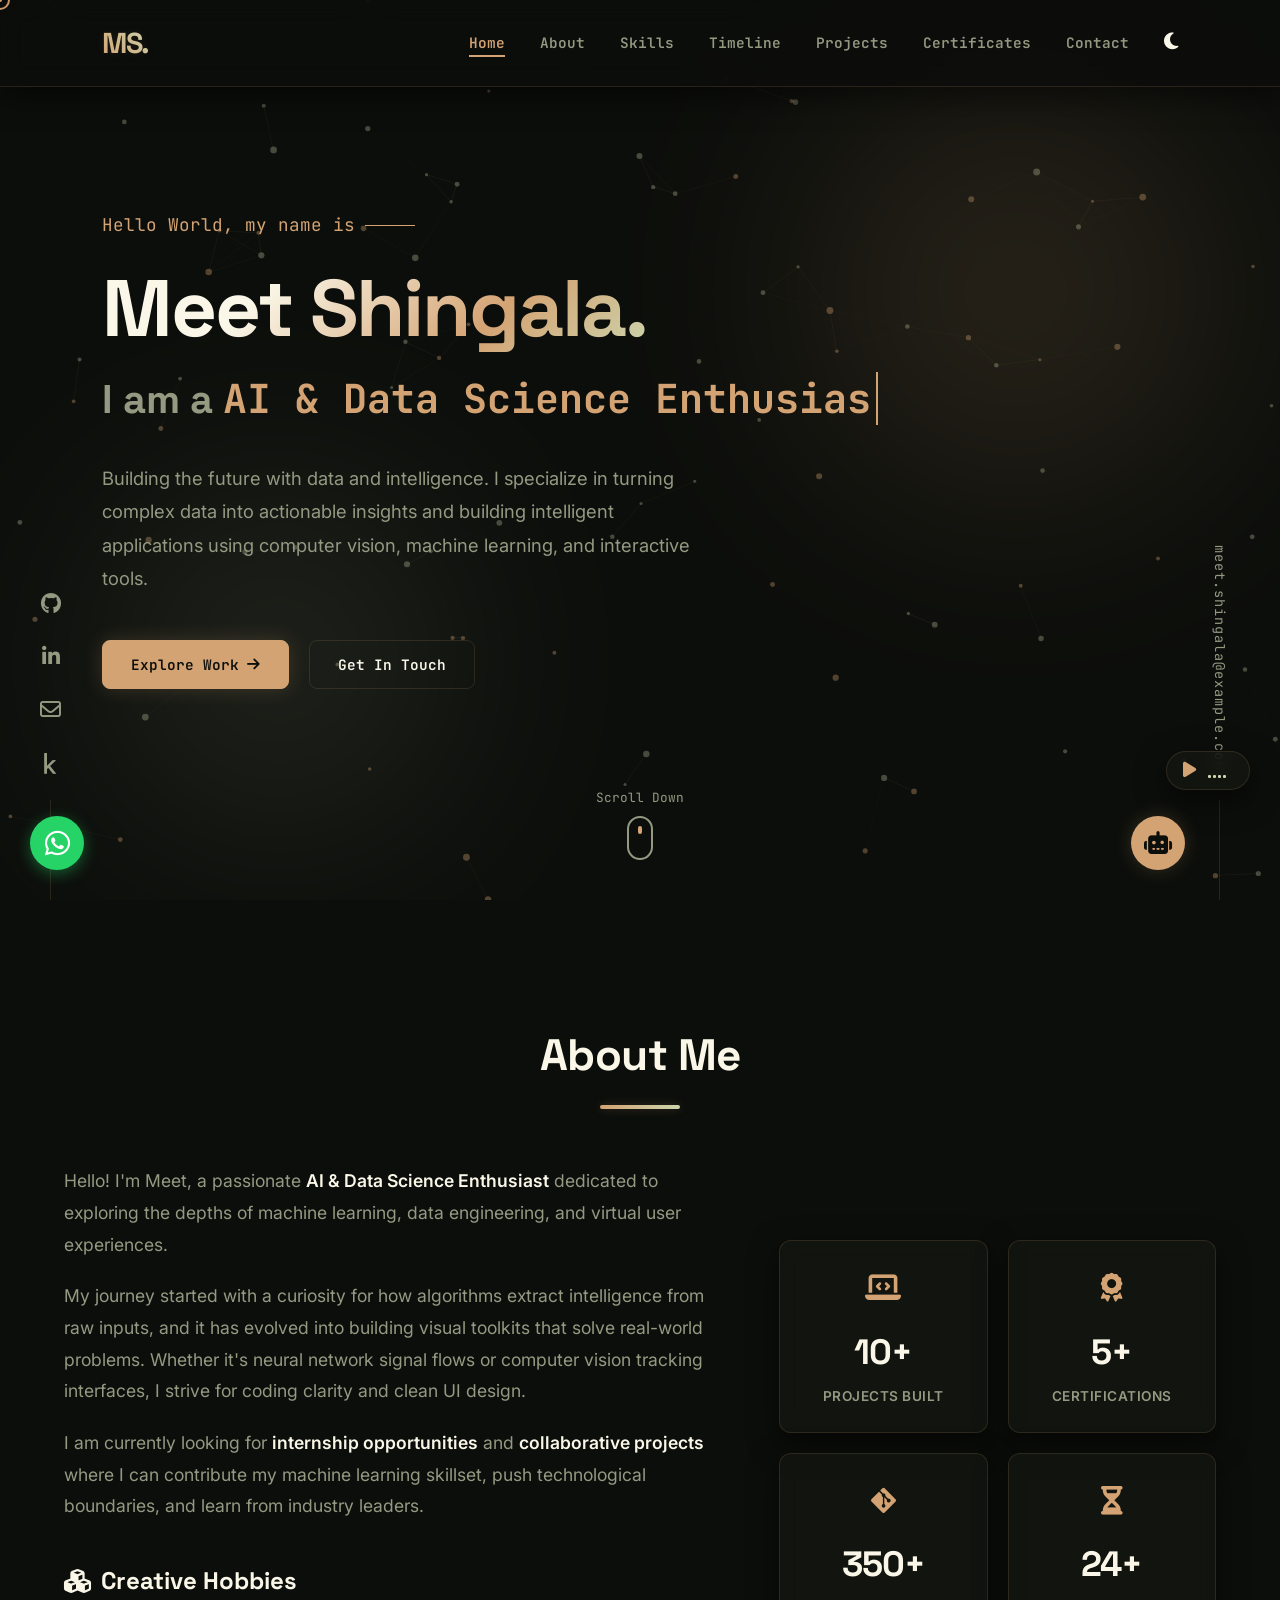
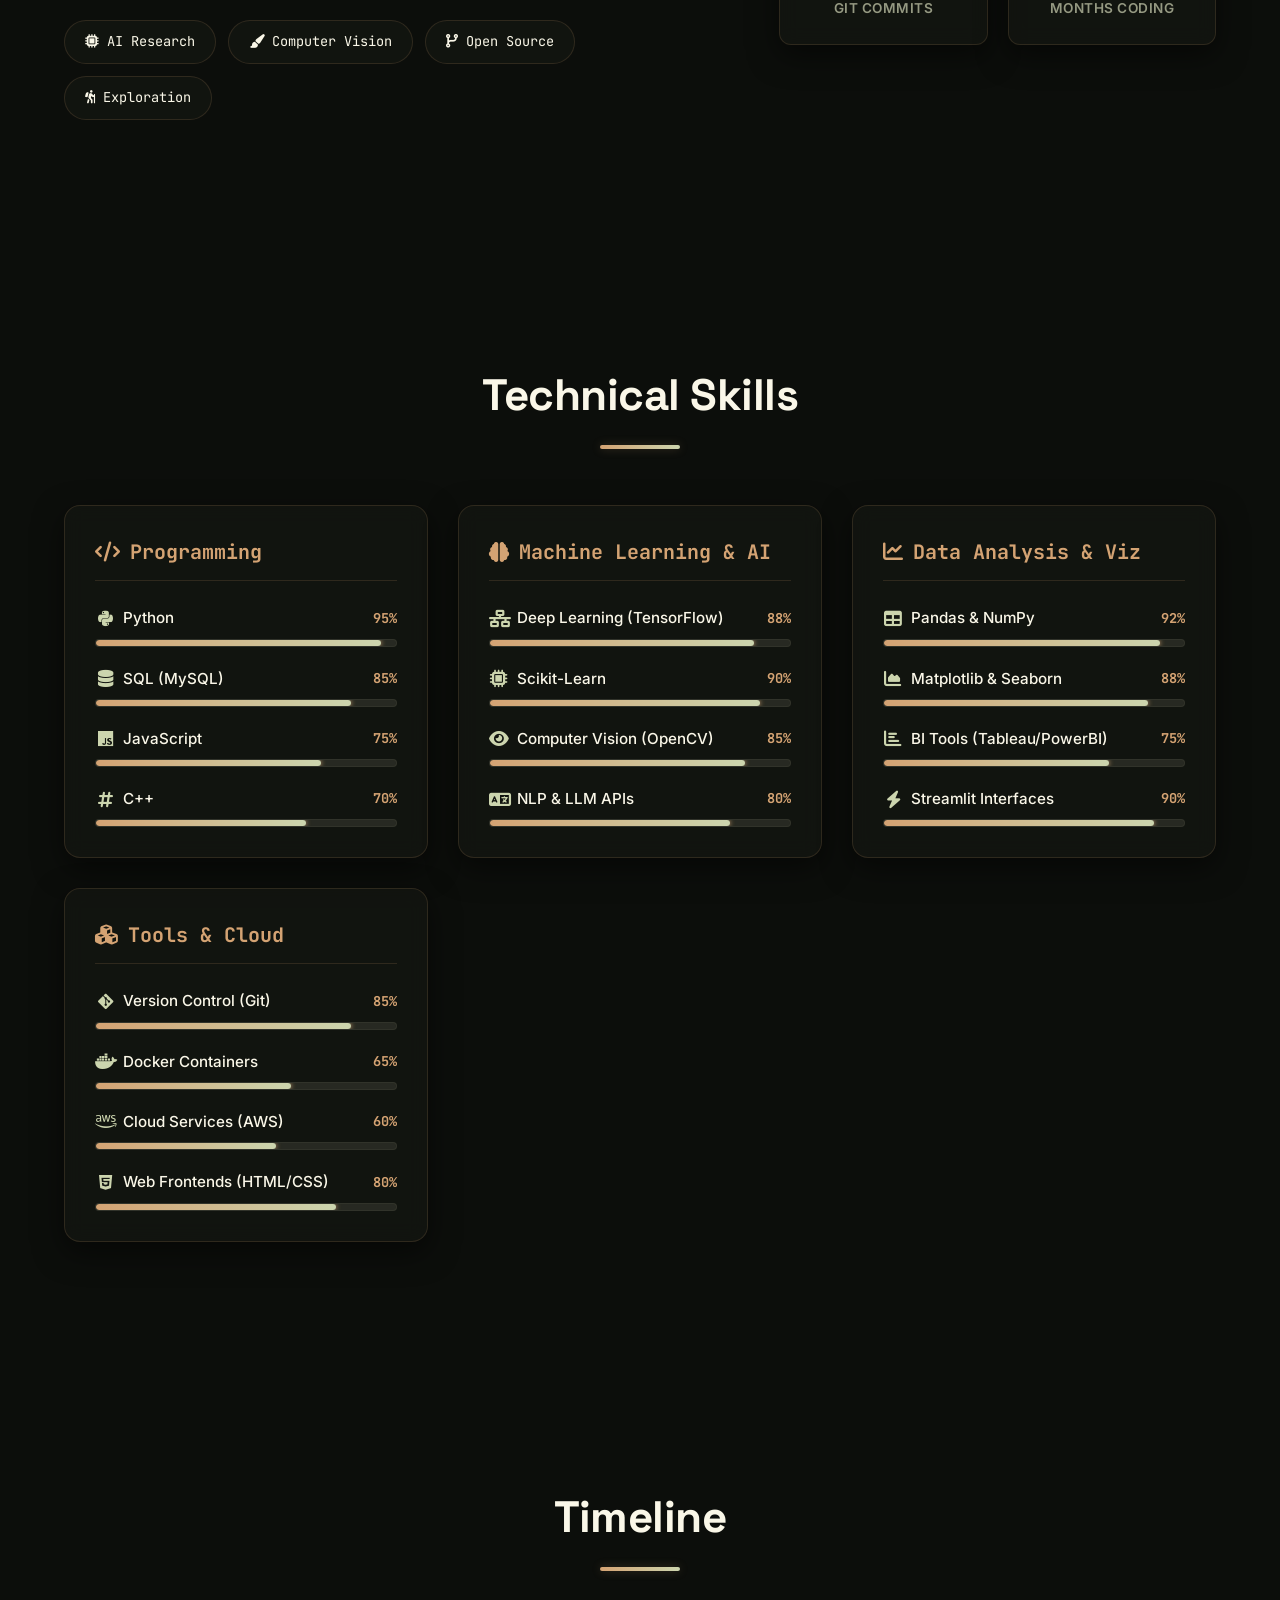
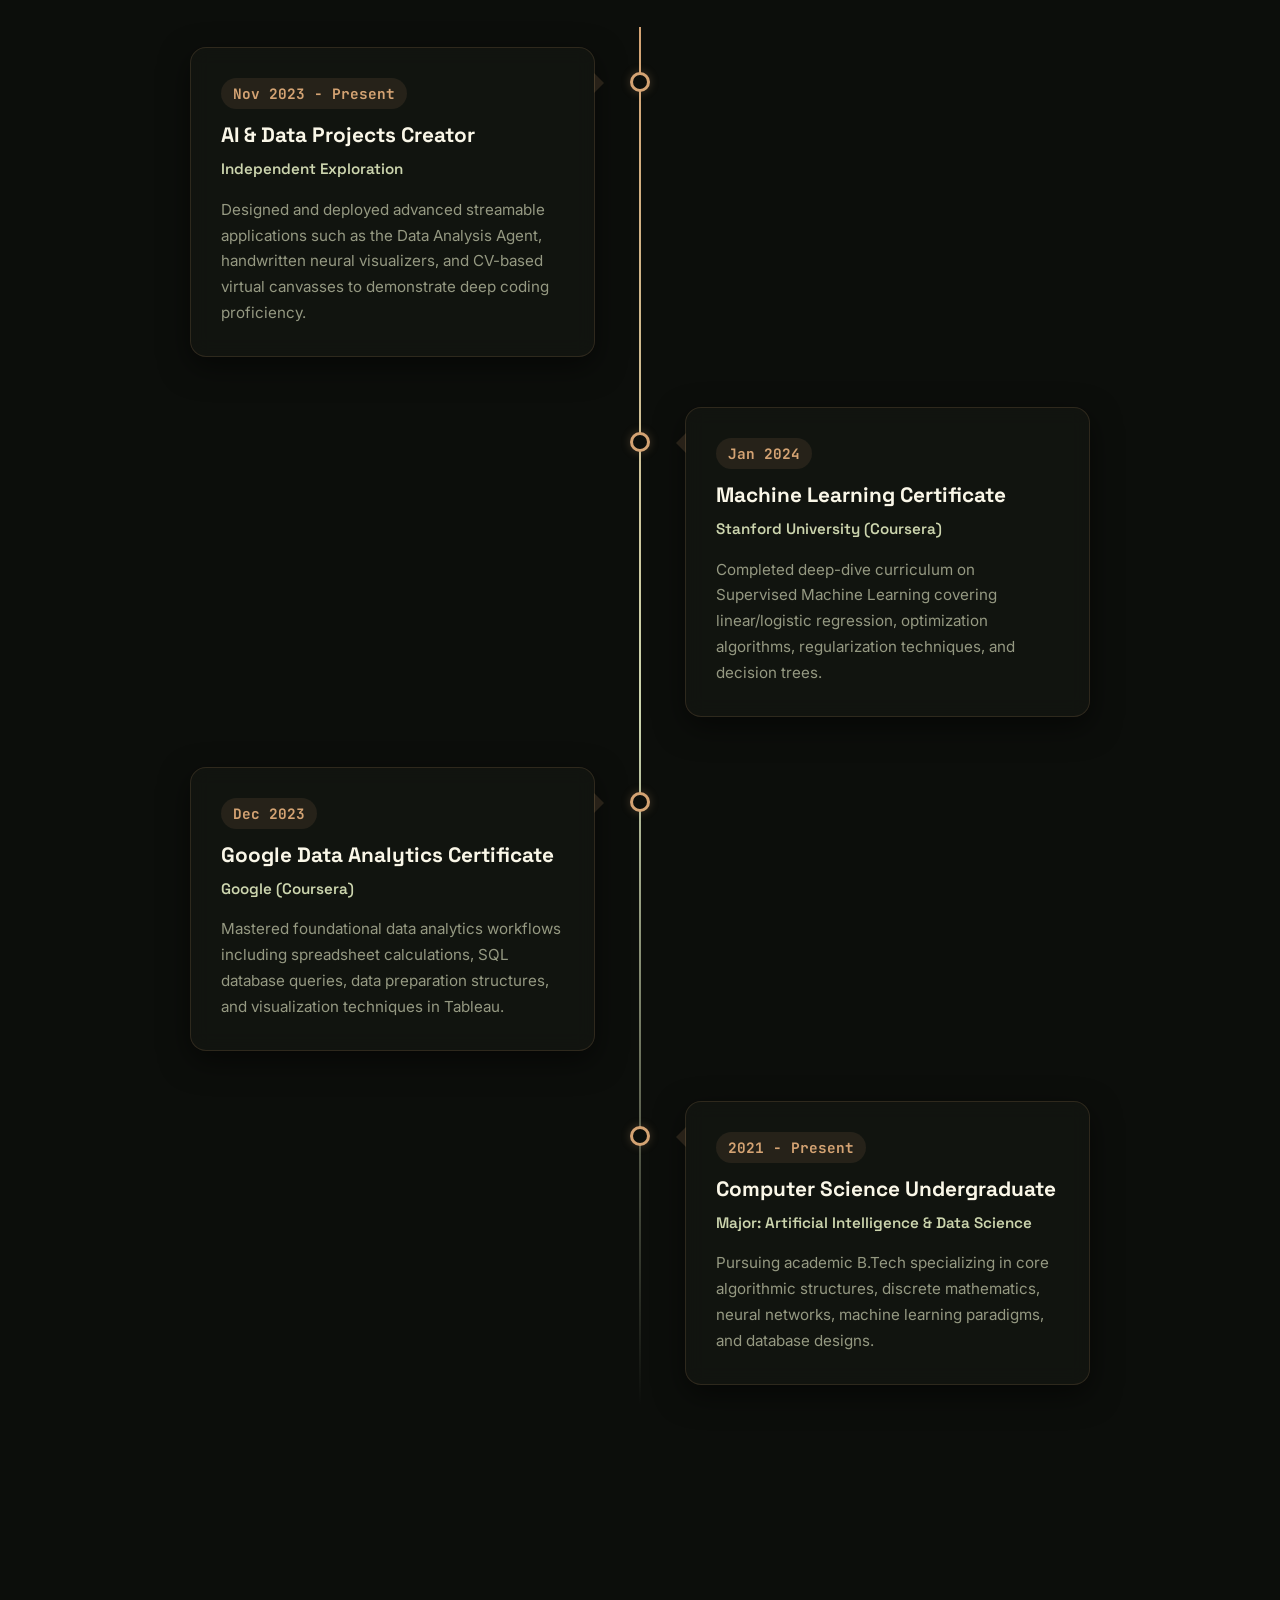
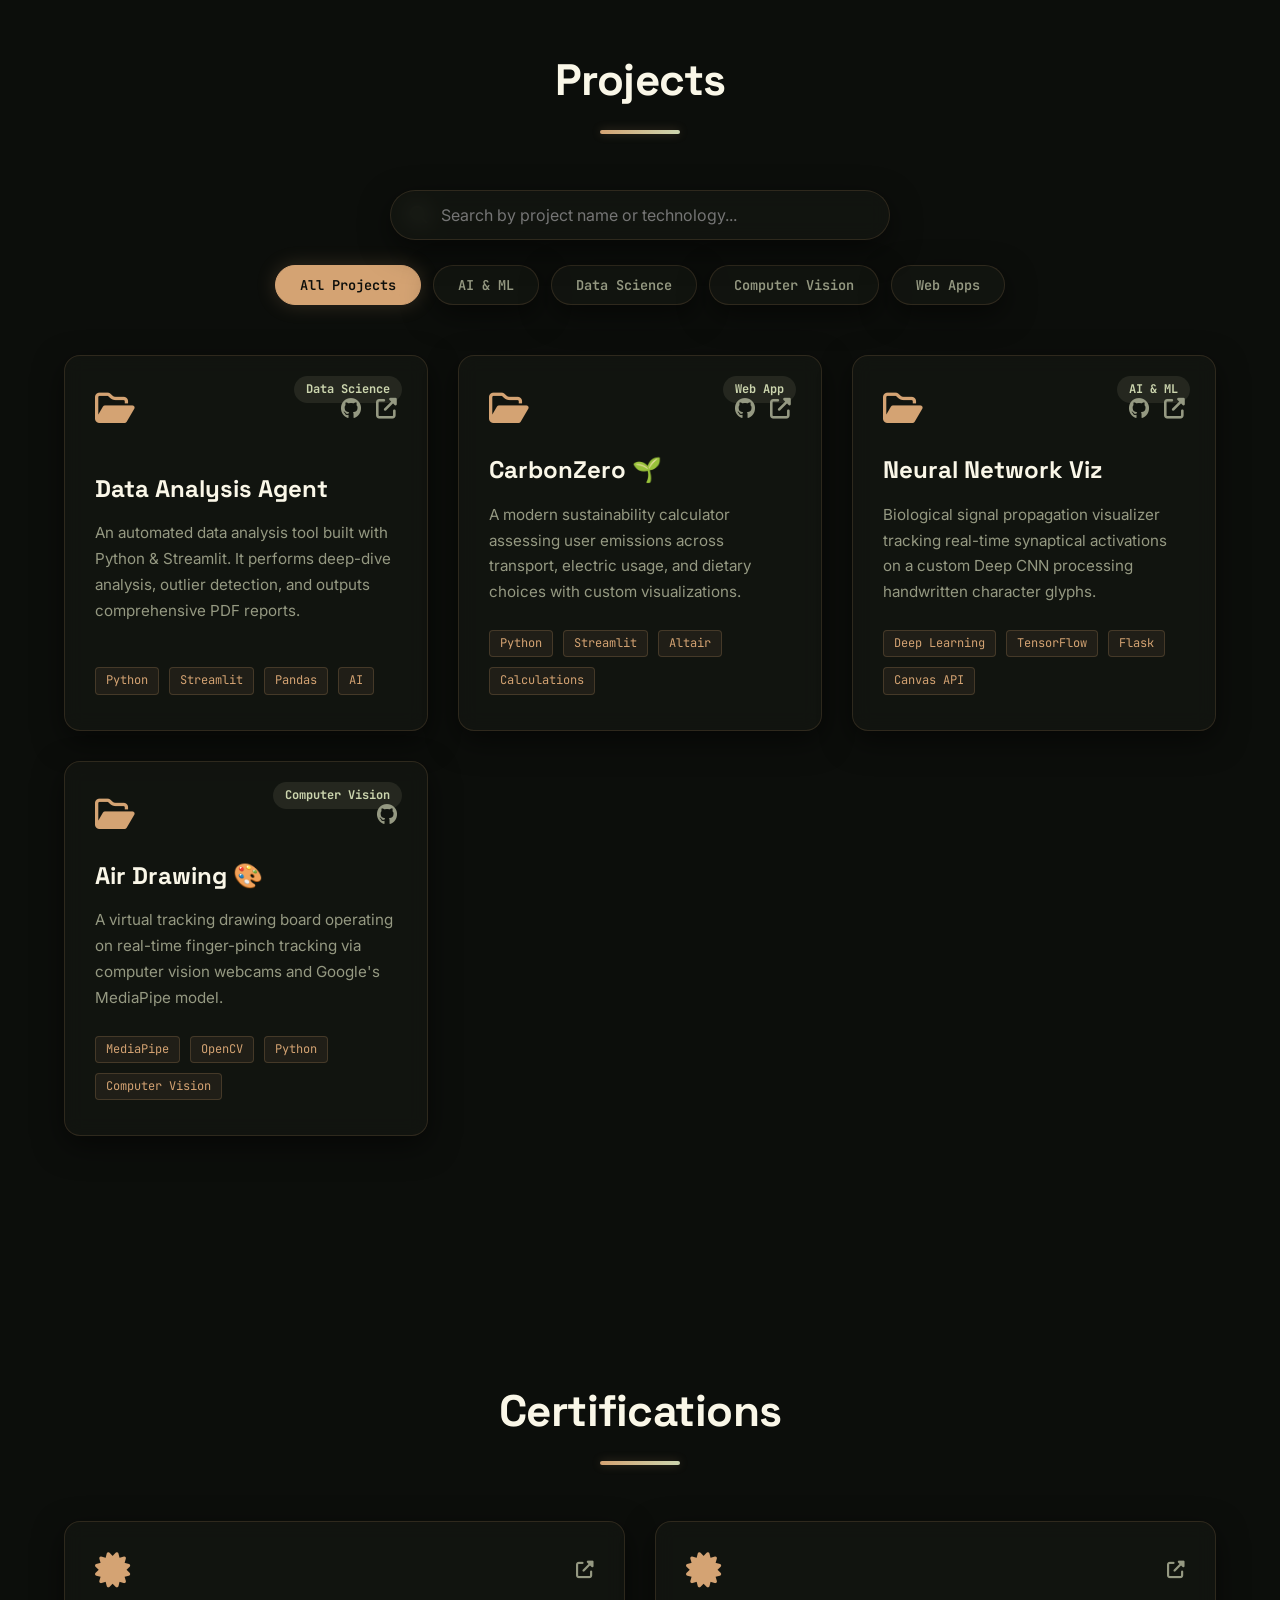
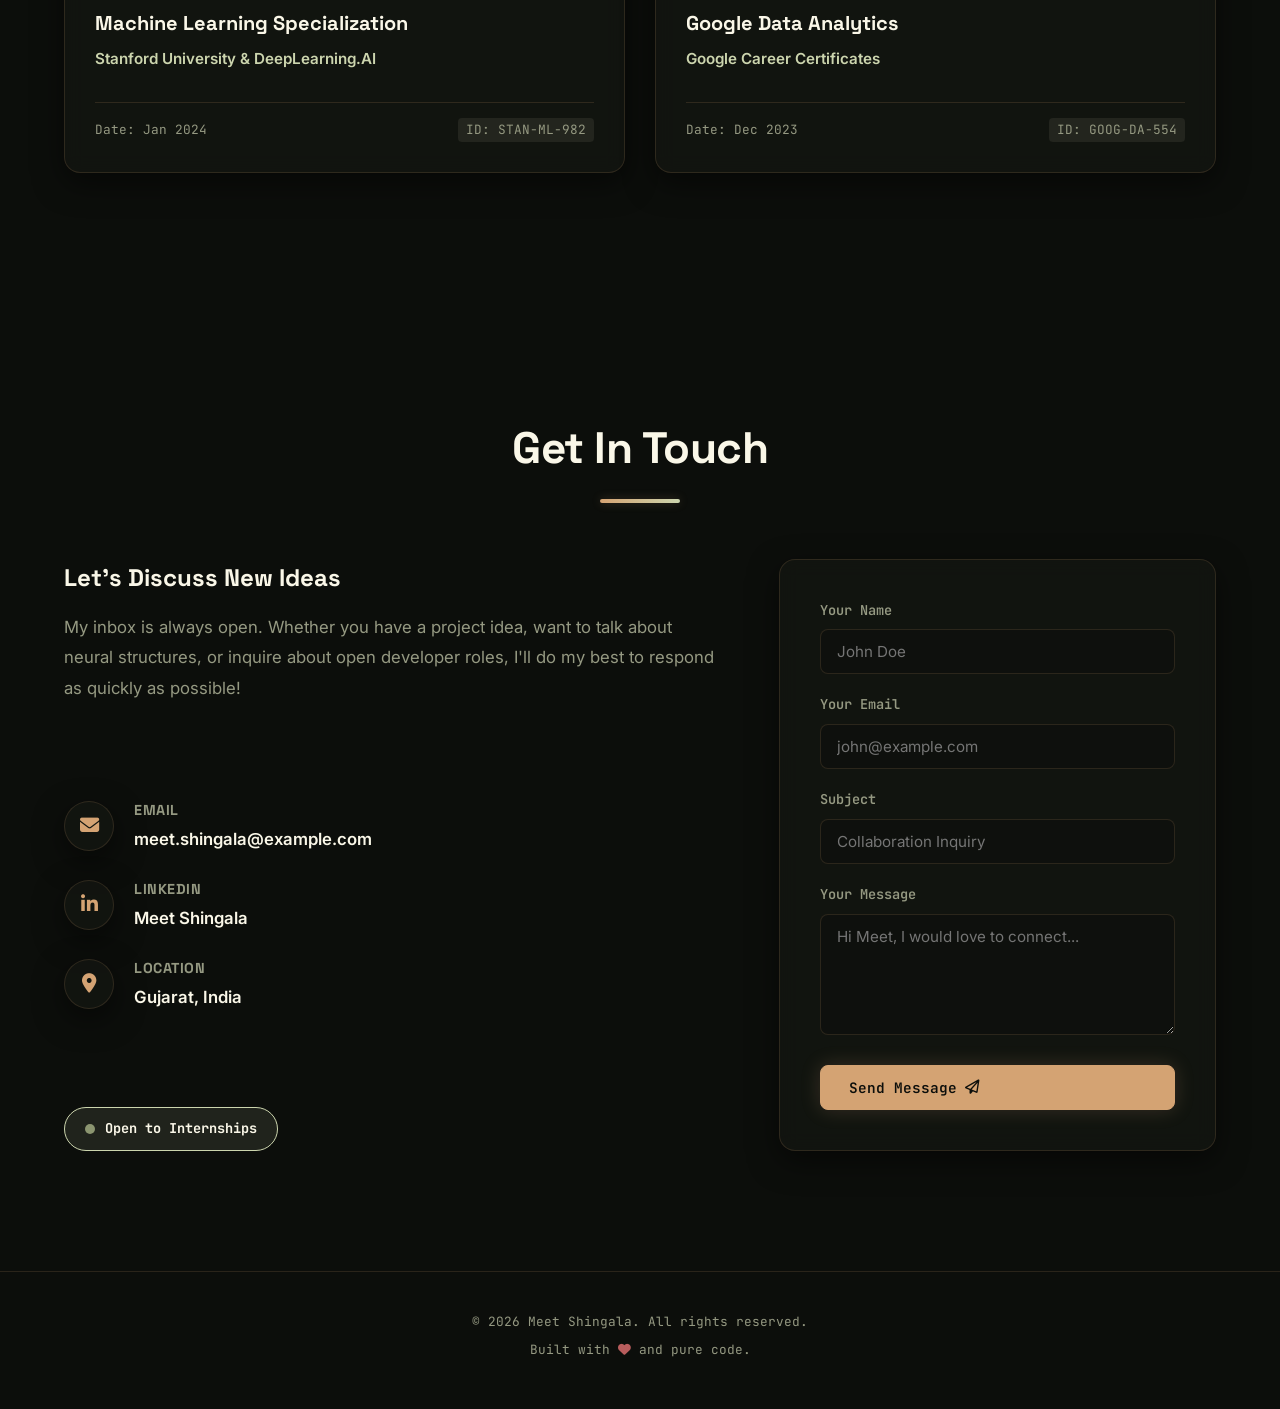
==== index.html @ 7aaa50db "first commit" ====
<!DOCTYPE html>
<html lang="en">

<head>
    <meta charset="UTF-8">
    <meta name="viewport" content="width=device-width, initial-scale=1.0">
    <title>Meet Shingala | AI & Data Science Portfolio</title>
    <meta name="description"
        content="Futuristic personal portfolio of Meet Shingala, an AI & Data Science enthusiast showcasing advanced machine learning, data engineering, and interactive web projects.">
    
    <!-- External Stylesheet -->
    <link rel="stylesheet" href="styles.css">
    
    <!-- Font Awesome for Icons -->
    <link rel="stylesheet" href="https://cdnjs.cloudflare.com/ajax/libs/font-awesome/6.4.0/css/all.min.css">
</head>

<body>

    <!-- Custom Cursor Ring & Dot -->
    <div class="custom-cursor" id="custom-cursor"></div>
    <div class="custom-cursor-dot" id="custom-cursor-dot"></div>

    <!-- Global Toast Alert Container -->
    <div class="toast-container" id="toast-container"></div>

    <!-- Sticky Header & Navbar -->
    <header id="header">
        <nav class="navbar">
            <div class="logo">
                <a href="#home">MS.</a>
            </div>
            <ul class="nav-links" id="nav-links">
                <li><a href="#home" class="active">Home</a></li>
                <li><a href="#about">About</a></li>
                <li><a href="#skills">Skills</a></li>
                <li><a href="#timeline">Timeline</a></li>
                <li><a href="#projects">Projects</a></li>
                <li><a href="#certificates">Certificates</a></li>
                <li><a href="#contact">Contact</a></li>
                <li>
                    <button id="theme-toggle" aria-label="Toggle Theme">
                        <i class="fas fa-moon"></i>
                    </button>
                </li>
            </ul>
            <div class="hamburger" id="hamburger" aria-label="Toggle Mobile Menu">
                <span class="bar"></span>
                <span class="bar"></span>
                <span class="bar"></span>
            </div>
            <!-- Scroll Progress Indicator -->
            <div class="scroll-progress-container">
                <div class="scroll-progress-bar" id="scroll-progress-bar"></div>
            </div>
        </nav>
    </header>

    <!-- Left Social Media Dock -->
    <aside class="social-dock">
        <a href="https://github.com/Meet2002045p" target="_blank" aria-label="GitHub"><i class="fab fa-github"></i></a>
        <a href="https://www.linkedin.com/in/meet-shingala-695b742b4/" target="_blank" aria-label="LinkedIn"><i class="fab fa-linkedin-in"></i></a>
        <a href="mailto:meet.shingala@example.com" aria-label="Email"><i class="far fa-envelope"></i></a>
        <a href="#" target="_blank" aria-label="Kaggle"><i class="fab fa-kaggle"></i></a>
    </aside>

    <!-- Right Email Dock -->
    <aside class="email-dock">
        <a href="mailto:meet.shingala@example.com">meet.shingala@example.com</a>
    </aside>

    <!-- Main Content Grid -->
    <main>

        <!-- Home Section -->
        <section id="home" class="hero">
            <canvas id="particles"></canvas>
            
            <!-- Slow Gradient Background Orbs -->
            <div class="hero-bg-orbs">
                <div class="orb orb-1"></div>
                <div class="orb orb-2"></div>
            </div>

            <div class="hero-content">
                <p class="greeting">Hello World, my name is</p>
                <h1 class="name"><span>Meet Shingala.</span></h1>
                <h2 class="role">I am a <span class="typing-text"></span></h2>
                <p class="intro">
                    Building the future with data and intelligence. I specialize in turning complex data into actionable
                    insights and building intelligent applications using computer vision, machine learning, and interactive tools.
                </p>
                <div class="cta-buttons">
                    <a href="#projects" class="btn btn-primary">Explore Work <i class="fas fa-arrow-right"></i></a>
                    <a href="#contact" class="btn btn-outline">Get In Touch</a>
                </div>
            </div>

            <!-- Bouncing Scroll Down Indicator -->
            <div class="scroll-indicator">
                <span>Scroll Down</span>
                <div class="mouse-wheel">
                    <div class="wheel"></div>
                </div>
            </div>
        </section>

        <!-- About Me Section -->
        <section id="about" class="section">
            <h2 class="section-title">About Me</h2>
            <div class="about-grid">
                <!-- Story Narrative -->
                <div class="about-text reveal reveal-left">
                    <p>
                        Hello! I'm Meet, a passionate <strong>AI & Data Science Enthusiast</strong> dedicated to
                        exploring the depths of machine learning, data engineering, and virtual user experiences.
                    </p>
                    <p>
                        My journey started with a curiosity for how algorithms extract intelligence from raw inputs, and it has evolved into building visual toolkits that solve real-world problems. Whether it's neural network signal flows or computer vision tracking interfaces, I strive for coding clarity and clean UI design.
                    </p>
                    <p>
                        I am currently looking for <strong>internship opportunities</strong> and <strong>collaborative projects</strong>
                        where I can contribute my machine learning skillset, push technological boundaries, and learn from industry leaders.
                    </p>
                    
                    <!-- Hobbies Grid -->
                    <h3 class="hobbies-title"><i class="fas fa-cubes"></i> Creative Hobbies</h3>
                    <div class="hobbies-grid">
                        <div class="hobbies-card"><i class="fas fa-microchip"></i> AI Research</div>
                        <div class="hobbies-card"><i class="fas fa-paint-brush"></i> Computer Vision</div>
                        <div class="hobbies-card"><i class="fas fa-code-branch"></i> Open Source</div>
                        <div class="hobbies-card"><i class="fas fa-hiking"></i> Exploration</div>
                    </div>
                </div>

                <!-- Glassmorphic Stats Counters -->
                <div class="about-stats reveal reveal-right">
                    <div class="stat-card">
                        <div class="stat-icon"><i class="fas fa-laptop-code"></i></div>
                        <div class="stat-number" data-target="10">0</div>
                        <div class="stat-label">Projects Built</div>
                    </div>
                    <div class="stat-card">
                        <div class="stat-icon"><i class="fas fa-award"></i></div>
                        <div class="stat-number" data-target="5">0</div>
                        <div class="stat-label">Certifications</div>
                    </div>
                    <div class="stat-card">
                        <div class="stat-icon"><i class="fab fa-git-alt"></i></div>
                        <div class="stat-number" data-target="350">0</div>
                        <div class="stat-label">Git Commits</div>
                    </div>
                    <div class="stat-card">
                        <div class="stat-icon"><i class="fas fa-hourglass-half"></i></div>
                        <div class="stat-number" data-target="24">0</div>
                        <div class="stat-label">Months Coding</div>
                    </div>
                </div>
            </div>
        </section>

        <!-- Technical Skills Section -->
        <section id="skills" class="section">
            <h2 class="section-title">Technical Skills</h2>
            <div class="skills-grid">
                
                <!-- Category 1: Languages -->
                <div class="skill-category reveal">
                    <h3 class="skill-category-title"><i class="fas fa-code"></i> Programming</h3>
                    <div class="skill-bars">
                        <div class="skill-bar-wrapper">
                            <div class="skill-info">
                                <span class="skill-name-icon"><i class="fab fa-python"></i> Python</span>
                                <span class="skill-percentage">95%</span>
                            </div>
                            <div class="progress-track">
                                <div class="progress-fill" data-width="95%"></div>
                            </div>
                        </div>
                        <div class="skill-bar-wrapper">
                            <div class="skill-info">
                                <span class="skill-name-icon"><i class="fas fa-database"></i> SQL (MySQL)</span>
                                <span class="skill-percentage">85%</span>
                            </div>
                            <div class="progress-track">
                                <div class="progress-fill" data-width="85%"></div>
                            </div>
                        </div>
                        <div class="skill-bar-wrapper">
                            <div class="skill-info">
                                <span class="skill-name-icon"><i class="fab fa-js"></i> JavaScript</span>
                                <span class="skill-percentage">75%</span>
                            </div>
                            <div class="progress-track">
                                <div class="progress-fill" data-width="75%"></div>
                            </div>
                        </div>
                        <div class="skill-bar-wrapper">
                            <div class="skill-info">
                                <span class="skill-name-icon"><i class="fas fa-hashtag"></i> C++</span>
                                <span class="skill-percentage">70%</span>
                            </div>
                            <div class="progress-track">
                                <div class="progress-fill" data-width="70%"></div>
                            </div>
                        </div>
                    </div>
                </div>

                <!-- Category 2: Machine Learning -->
                <div class="skill-category reveal">
                    <h3 class="skill-category-title"><i class="fas fa-brain"></i> Machine Learning & AI</h3>
                    <div class="skill-bars">
                        <div class="skill-bar-wrapper">
                            <div class="skill-info">
                                <span class="skill-name-icon"><i class="fas fa-network-wired"></i> Deep Learning (TensorFlow)</span>
                                <span class="skill-percentage">88%</span>
                            </div>
                            <div class="progress-track">
                                <div class="progress-fill" data-width="88%"></div>
                            </div>
                        </div>
                        <div class="skill-bar-wrapper">
                            <div class="skill-info">
                                <span class="skill-name-icon"><i class="fas fa-microchip"></i> Scikit-Learn</span>
                                <span class="skill-percentage">90%</span>
                            </div>
                            <div class="progress-track">
                                <div class="progress-fill" data-width="90%"></div>
                            </div>
                        </div>
                        <div class="skill-bar-wrapper">
                            <div class="skill-info">
                                <span class="skill-name-icon"><i class="fas fa-eye"></i> Computer Vision (OpenCV)</span>
                                <span class="skill-percentage">85%</span>
                            </div>
                            <div class="progress-track">
                                <div class="progress-fill" data-width="85%"></div>
                            </div>
                        </div>
                        <div class="skill-bar-wrapper">
                            <div class="skill-info">
                                <span class="skill-name-icon"><i class="fas fa-language"></i> NLP & LLM APIs</span>
                                <span class="skill-percentage">80%</span>
                            </div>
                            <div class="progress-track">
                                <div class="progress-fill" data-width="80%"></div>
                            </div>
                        </div>
                    </div>
                </div>

                <!-- Category 3: Data Analysis -->
                <div class="skill-category reveal">
                    <h3 class="skill-category-title"><i class="fas fa-chart-line"></i> Data Analysis & Viz</h3>
                    <div class="skill-bars">
                        <div class="skill-bar-wrapper">
                            <div class="skill-info">
                                <span class="skill-name-icon"><i class="fas fa-table"></i> Pandas & NumPy</span>
                                <span class="skill-percentage">92%</span>
                            </div>
                            <div class="progress-track">
                                <div class="progress-fill" data-width="92%"></div>
                            </div>
                        </div>
                        <div class="skill-bar-wrapper">
                            <div class="skill-info">
                                <span class="skill-name-icon"><i class="fas fa-chart-area"></i> Matplotlib & Seaborn</span>
                                <span class="skill-percentage">88%</span>
                            </div>
                            <div class="progress-track">
                                <div class="progress-fill" data-width="88%"></div>
                            </div>
                        </div>
                        <div class="skill-bar-wrapper">
                            <div class="skill-info">
                                <span class="skill-name-icon"><i class="fas fa-chart-bar"></i> BI Tools (Tableau/PowerBI)</span>
                                <span class="skill-percentage">75%</span>
                            </div>
                            <div class="progress-track">
                                <div class="progress-fill" data-width="75%"></div>
                            </div>
                        </div>
                        <div class="skill-bar-wrapper">
                            <div class="skill-info">
                                <span class="skill-name-icon"><i class="fas fa-bolt"></i> Streamlit Interfaces</span>
                                <span class="skill-percentage">90%</span>
                            </div>
                            <div class="progress-track">
                                <div class="progress-fill" data-width="90%"></div>
                            </div>
                        </div>
                    </div>
                </div>

                <!-- Category 4: Web & DevOps -->
                <div class="skill-category reveal">
                    <h3 class="skill-category-title"><i class="fas fa-cubes"></i> Tools & Cloud</h3>
                    <div class="skill-bars">
                        <div class="skill-bar-wrapper">
                            <div class="skill-info">
                                <span class="skill-name-icon"><i class="fab fa-git-alt"></i> Version Control (Git)</span>
                                <span class="skill-percentage">85%</span>
                            </div>
                            <div class="progress-track">
                                <div class="progress-fill" data-width="85%"></div>
                            </div>
                        </div>
                        <div class="skill-bar-wrapper">
                            <div class="skill-info">
                                <span class="skill-name-icon"><i class="fab fa-docker"></i> Docker Containers</span>
                                <span class="skill-percentage">65%</span>
                            </div>
                            <div class="progress-track">
                                <div class="progress-fill" data-width="65%"></div>
                            </div>
                        </div>
                        <div class="skill-bar-wrapper">
                            <div class="skill-info">
                                <span class="skill-name-icon"><i class="fab fa-aws"></i> Cloud Services (AWS)</span>
                                <span class="skill-percentage">60%</span>
                            </div>
                            <div class="progress-track">
                                <div class="progress-fill" data-width="60%"></div>
                            </div>
                        </div>
                        <div class="skill-bar-wrapper">
                            <div class="skill-info">
                                <span class="skill-name-icon"><i class="fab fa-html5"></i> Web Frontends (HTML/CSS)</span>
                                <span class="skill-percentage">80%</span>
                            </div>
                            <div class="progress-track">
                                <div class="progress-fill" data-width="80%"></div>
                            </div>
                        </div>
                    </div>
                </div>

            </div>
        </section>

        <!-- Experience & Education Timeline Section -->
        <section id="timeline" class="section">
            <h2 class="section-title">Timeline</h2>
            <div class="timeline-container">

                <!-- Timeline Item 1 -->
                <div class="timeline-item reveal">
                    <div class="timeline-dot"></div>
                    <div class="timeline-content">
                        <div class="timeline-date">Nov 2023 - Present</div>
                        <h3 class="timeline-title">AI & Data Projects Creator</h3>
                        <h4 class="timeline-subtitle">Independent Exploration</h4>
                        <p class="timeline-desc">
                            Designed and deployed advanced streamable applications such as the Data Analysis Agent, handwritten neural visualizers, and CV-based virtual canvasses to demonstrate deep coding proficiency.
                        </p>
                    </div>
                </div>

                <!-- Timeline Item 2 -->
                <div class="timeline-item reveal">
                    <div class="timeline-dot"></div>
                    <div class="timeline-content">
                        <div class="timeline-date">Jan 2024</div>
                        <h3 class="timeline-title">Machine Learning Certificate</h3>
                        <h4 class="timeline-subtitle">Stanford University (Coursera)</h4>
                        <p class="timeline-desc">
                            Completed deep-dive curriculum on Supervised Machine Learning covering linear/logistic regression, optimization algorithms, regularization techniques, and decision trees.
                        </p>
                    </div>
                </div>

                <!-- Timeline Item 3 -->
                <div class="timeline-item reveal">
                    <div class="timeline-dot"></div>
                    <div class="timeline-content">
                        <div class="timeline-date">Dec 2023</div>
                        <h3 class="timeline-title">Google Data Analytics Certificate</h3>
                        <h4 class="timeline-subtitle">Google (Coursera)</h4>
                        <p class="timeline-desc">
                            Mastered foundational data analytics workflows including spreadsheet calculations, SQL database queries, data preparation structures, and visualization techniques in Tableau.
                        </p>
                    </div>
                </div>

                <!-- Timeline Item 4 -->
                <div class="timeline-item reveal">
                    <div class="timeline-dot"></div>
                    <div class="timeline-content">
                        <div class="timeline-date">2021 - Present</div>
                        <h3 class="timeline-title">Computer Science Undergraduate</h3>
                        <h4 class="timeline-subtitle">Major: Artificial Intelligence & Data Science</h4>
                        <p class="timeline-desc">
                            Pursuing academic B.Tech specializing in core algorithmic structures, discrete mathematics, neural networks, machine learning paradigms, and database designs.
                        </p>
                    </div>
                </div>

            </div>
        </section>

        <!-- Projects Section with Filter & Search -->
        <section id="projects" class="section">
            <h2 class="section-title">Projects</h2>
            
            <div class="projects-controls reveal">
                <!-- Search bar input -->
                <div class="search-box">
                    <i class="fas fa-search"></i>
                    <input type="text" id="project-search" placeholder="Search by project name or technology...">
                </div>

                <!-- Categories filter tabs -->
                <div class="filter-tabs">
                    <button class="tab-btn active" data-filter="all">All Projects</button>
                    <button class="tab-btn" data-filter="ai-ml">AI & ML</button>
                    <button class="tab-btn" data-filter="data-science">Data Science</button>
                    <button class="tab-btn" data-filter="computer-vision">Computer Vision</button>
                    <button class="tab-btn" data-filter="web-app">Web Apps</button>
                </div>
            </div>

            <!-- Grid displaying project cards -->
            <div class="projects-grid" id="projects-grid">
                
                <!-- Project 1: Data Analysis Agent -->
                <div class="project-card reveal" data-category="data-science" data-id="data-analysis">
                    <span class="project-category-pill">Data Science</span>
                    <div class="project-card-header">
                        <i class="far fa-folder-open project-card-icon"></i>
                        <div class="project-card-links">
                            <a href="https://github.com/Meet2002045p/Data-Analysis-Agent" target="_blank" aria-label="GitHub"><i class="fab fa-github"></i></a>
                            <a href="https://data-analysis-agent.streamlit.app" target="_blank" aria-label="Live Demo"><i class="fas fa-external-link-alt"></i></a>
                        </div>
                    </div>
                    <div class="project-card-body">
                        <h3 class="project-card-title">Data Analysis Agent</h3>
                        <p class="project-card-desc">
                            An automated data analysis tool built with Python & Streamlit. It performs deep-dive analysis, outlier detection, and outputs comprehensive PDF reports.
                        </p>
                    </div>
                    <div class="project-card-tech">
                        <span>Python</span>
                        <span>Streamlit</span>
                        <span>Pandas</span>
                        <span>AI</span>
                    </div>
                </div>

                <!-- Project 2: CarbonZero -->
                <div class="project-card reveal" data-category="web-app" data-id="carbonzero">
                    <span class="project-category-pill">Web App</span>
                    <div class="project-card-header">
                        <i class="far fa-folder-open project-card-icon"></i>
                        <div class="project-card-links">
                            <a href="https://github.com/Meet2002045p/CarbonZero---Sustainability-Calculator" target="_blank" aria-label="GitHub"><i class="fab fa-github"></i></a>
                            <a href="https://carbonzero.streamlit.app" target="_blank" aria-label="Live Demo"><i class="fas fa-external-link-alt"></i></a>
                        </div>
                    </div>
                    <div class="project-card-body">
                        <h3 class="project-card-title">CarbonZero 🌱</h3>
                        <p class="project-card-desc">
                            A modern sustainability calculator assessing user emissions across transport, electric usage, and dietary choices with custom visualizations.
                        </p>
                    </div>
                    <div class="project-card-tech">
                        <span>Python</span>
                        <span>Streamlit</span>
                        <span>Altair</span>
                        <span>Calculations</span>
                    </div>
                </div>

                <!-- Project 3: Neural Network Visualizer -->
                <div class="project-card reveal" data-category="ai-ml" data-id="neural-network">
                    <span class="project-category-pill">AI & ML</span>
                    <div class="project-card-header">
                        <i class="far fa-folder-open project-card-icon"></i>
                        <div class="project-card-links">
                            <a href="https://github.com/Meet2002045p/-Neural-Network-Visualization-Handwritten-Recognition-AI" target="_blank" aria-label="GitHub"><i class="fab fa-github"></i></a>
                            <a href="https://neural-network-viz.streamlit.app" target="_blank" aria-label="Live Demo"><i class="fas fa-external-link-alt"></i></a>
                        </div>
                    </div>
                    <div class="project-card-body">
                        <h3 class="project-card-title">Neural Network Viz</h3>
                        <p class="project-card-desc">
                            Biological signal propagation visualizer tracking real-time synaptical activations on a custom Deep CNN processing handwritten character glyphs.
                        </p>
                    </div>
                    <div class="project-card-tech">
                        <span>Deep Learning</span>
                        <span>TensorFlow</span>
                        <span>Flask</span>
                        <span>Canvas API</span>
                    </div>
                </div>

                <!-- Project 4: Air Drawing -->
                <div class="project-card reveal" data-category="computer-vision" data-id="air-drawing">
                    <span class="project-category-pill">Computer Vision</span>
                    <div class="project-card-header">
                        <i class="far fa-folder-open project-card-icon"></i>
                        <div class="project-card-links">
                            <a href="https://github.com/Meet2002045p/Air-Drawing-Using-Hand-Gesture-Recognition" target="_blank" aria-label="GitHub"><i class="fab fa-github"></i></a>
                        </div>
                    </div>
                    <div class="project-card-body">
                        <h3 class="project-card-title">Air Drawing 🎨</h3>
                        <p class="project-card-desc">
                            A virtual tracking drawing board operating on real-time finger-pinch tracking via computer vision webcams and Google's MediaPipe model.
                        </p>
                    </div>
                    <div class="project-card-tech">
                        <span>MediaPipe</span>
                        <span>OpenCV</span>
                        <span>Python</span>
                        <span>Computer Vision</span>
                    </div>
                </div>

            </div>
        </section>

        <!-- Certifications Section -->
        <section id="certificates" class="section">
            <h2 class="section-title">Certifications</h2>
            <div class="certs-grid">
                
                <!-- Certificate 1 -->
                <div class="cert-card reveal">
                    <div class="cert-header">
                        <i class="fas fa-certificate cert-badge"></i>
                        <a href="#" target="_blank" class="cert-verify-btn" aria-label="Verify Certificate"><i class="fas fa-external-link-alt"></i></a>
                    </div>
                    <div>
                        <h3 class="cert-title">Machine Learning Specialization</h3>
                        <p class="cert-issuer">Stanford University & DeepLearning.AI</p>
                    </div>
                    <div class="cert-details">
                        <span>Date: Jan 2024</span>
                        <span class="cert-id">ID: STAN-ML-982</span>
                    </div>
                </div>

                <!-- Certificate 2 -->
                <div class="cert-card reveal">
                    <div class="cert-header">
                        <i class="fas fa-certificate cert-badge"></i>
                        <a href="#" target="_blank" class="cert-verify-btn" aria-label="Verify Certificate"><i class="fas fa-external-link-alt"></i></a>
                    </div>
                    <div>
                        <h3 class="cert-title">Google Data Analytics</h3>
                        <p class="cert-issuer">Google Career Certificates</p>
                    </div>
                    <div class="cert-details">
                        <span>Date: Dec 2023</span>
                        <span class="cert-id">ID: GOOG-DA-554</span>
                    </div>
                </div>

            </div>
        </section>

        <!-- Contact Section -->
        <section id="contact" class="section">
            <h2 class="section-title">Get In Touch</h2>
            <div class="contact-grid">
                
                <!-- Left panel: details and availability -->
                <div class="contact-info-container reveal reveal-left">
                    <div>
                        <h3 class="contact-subtitle">Let's Discuss New Ideas</h3>
                        <p class="contact-desc">
                            My inbox is always open. Whether you have a project idea, want to talk about neural structures, or inquire about open developer roles, I'll do my best to respond as quickly as possible!
                        </p>
                    </div>

                    <div class="contact-details-list">
                        <div class="contact-info-item">
                            <div class="contact-info-icon"><i class="fas fa-envelope"></i></div>
                            <div class="contact-info-text">
                                <h4>Email</h4>
                                <p><a href="mailto:meet.shingala@example.com">meet.shingala@example.com</a></p>
                            </div>
                        </div>
                        <div class="contact-info-item">
                            <div class="contact-info-icon"><i class="fab fa-linkedin-in"></i></div>
                            <div class="contact-info-text">
                                <h4>LinkedIn</h4>
                                <p><a href="https://www.linkedin.com/in/meet-shingala-695b742b4/" target="_blank">Meet Shingala</a></p>
                            </div>
                        </div>
                        <div class="contact-info-item">
                            <div class="contact-info-icon"><i class="fas fa-map-marker-alt"></i></div>
                            <div class="contact-info-text">
                                <h4>Location</h4>
                                <p>Gujarat, India</p>
                            </div>
                        </div>
                    </div>

                    <!-- Availability Status -->
                    <div class="availability-badge">
                        <div class="availability-dot"></div>
                        <span class="availability-text">Open to Internships</span>
                    </div>
                </div>

                <!-- Right panel: Glassmorphic form -->
                <div class="contact-form-card reveal reveal-right">
                    <form id="contact-form" class="contact-form" novalidate>
                        <div class="form-group" id="group-name">
                            <label for="name">Your Name</label>
                            <input type="text" id="name" name="name" placeholder="John Doe">
                            <span class="error-message">Name cannot be empty.</span>
                        </div>
                        
                        <div class="form-group" id="group-email">
                            <label for="email">Your Email</label>
                            <input type="email" id="email" name="email" placeholder="john@example.com">
                            <span class="error-message">Please enter a valid email address.</span>
                        </div>
                        
                        <div class="form-group" id="group-subject">
                            <label for="subject">Subject</label>
                            <input type="text" id="subject" name="subject" placeholder="Collaboration Inquiry">
                            <span class="error-message">Subject cannot be empty.</span>
                        </div>
                        
                        <div class="form-group" id="group-message">
                            <label for="message">Your Message</label>
                            <textarea id="message" name="message" rows="5" placeholder="Hi Meet, I would love to connect..."></textarea>
                            <span class="error-message">Message must be at least 10 characters long.</span>
                        </div>

                        <button type="submit" class="btn btn-primary" style="margin-top: 10px;">
                            Send Message <i class="far fa-paper-plane"></i>
                        </button>
                    </form>
                </div>

            </div>
        </section>

    </main>

    <!-- Footer -->
    <footer>
        <p>&copy; 2026 Meet Shingala. All rights reserved.</p>
        <p>Built with <i class="fas fa-heart"></i> and pure code.</p>
    </footer>

    <!-- Interactive Ambient Visualizer Widget -->
    <div class="lofi-widget" id="lofi-widget" title="Ambient Lo-fi Studio Player">
        <button class="lofi-btn" id="lofi-btn" aria-label="Play Ambient Music">
            <i class="fas fa-play"></i>
        </button>
        <div class="lofi-visualizer">
            <div class="v-bar"></div>
            <div class="v-bar"></div>
            <div class="v-bar"></div>
            <div class="v-bar"></div>
        </div>
        <audio id="ambient-audio" loop preload="none">
            <!-- Simulated background noise / Royalty free stream source -->
            <source src="https://www.soundhelix.com/examples/mp3/SoundHelix-Song-8.mp3" type="audio/mpeg">
        </audio>
    </div>

    <!-- WhatsApp Floating Action Badge -->
    <div class="whatsapp-widget">
        <a href="https://wa.me/910000000000?text=Hi%20Meet,%20I%20saw%20your%20portfolio%20and%20would%20love%20to%20connect!" 
           target="_blank" 
           class="whatsapp-btn" 
           id="whatsapp-btn"
           aria-label="Chat on WhatsApp">
            <i class="fab fa-whatsapp"></i>
            <span class="whatsapp-tooltip">Chat with Meet</span>
        </a>
    </div>

    <!-- Interactive AI Assistant Bot Widget -->
    <div class="chatbot-widget" id="chatbot-widget">
        <button class="chatbot-toggle-btn" id="chatbot-toggle-btn" aria-label="Open AI Assistant Chatbot">
            <i class="fas fa-robot"></i>
        </button>
        <div class="chatbot-body" id="chatbot-body">
            <div class="chat-header">
                <div class="chat-header-info">
                    <div class="chat-header-avatar"><i class="fas fa-robot"></i></div>
                    <div>
                        <div class="chat-header-name">Lab Assistant</div>
                        <div class="chat-header-status">
                            <span class="availability-dot"></span> Online
                        </div>
                    </div>
                </div>
                <button class="chat-close-btn" id="chat-close-btn" aria-label="Close Chat">
                    <i class="fas fa-times"></i>
                </button>
            </div>
            
            <!-- Chat history window -->
            <div class="chat-history" id="chat-history">
                <div class="chat-msg bot">
                    Hello! I'm Meet's AI assistant. Ask me anything about his projects, technical skills, or education.
                </div>
            </div>

            <!-- Quick click questions -->
            <div class="chat-quick-replies" id="chat-quick-replies">
                <button class="quick-reply-chip" data-question="Tell me about Meet's projects.">Projects Overview</button>
                <button class="quick-reply-chip" data-question="What are Meet's top skills?">Top Skills</button>
                <button class="quick-reply-chip" data-question="Is Meet looking for internships?">Internships Info</button>
                <button class="quick-reply-chip" data-question="How can I contact Meet?">Get Contact Links</button>
            </div>

            <!-- Input textbox form -->
            <form class="chat-input-form" id="chat-input-form">
                <input type="text" id="chat-input" placeholder="Type a message..." autocomplete="off">
                <button type="submit" class="chat-send-btn" aria-label="Send message">
                    <i class="fas fa-paper-plane"></i>
                </button>
            </form>
        </div>
    </div>

    <!-- Scroll To Top Button -->
    <button class="scroll-top-btn" id="scroll-top-btn" aria-label="Scroll back to top">
        <i class="fas fa-arrow-up"></i>
    </button>

    <!-- Main Logic Script -->
    <script src="script.js"></script>
</body>

</html>
---- styles.css ----
/* ==========================================================================
   GOLDEN SUMMER FIELDS PORTFOLIO STYLES
   Futuristic UI/UX Design | Glassmorphism | Responsive Layouts
   ========================================================================== */

/* Import Google Fonts */
@import url('https://fonts.googleapis.com/css2?family=Space+Grotesk:wght@400;500;600;700;900&family=Inter:wght@300;400;500;600;700;800&family=JetBrains+Mono:wght@400;500;700&display=swap');

/* Color Variables - Golden Summer Fields Theme */
:root {
    /* Dark Mode (Default) */
    --bg-color: #0c0e0b;
    --card-bg: rgba(20, 24, 18, 0.7);
    --border-color: rgba(212, 163, 115, 0.15);
    --border-hover: rgba(212, 163, 115, 0.35);
    --text-primary: #FAF7E8;
    --text-muted: #959982;
    --accent-primary: #D4A373;   /* Golden Brown */
    --accent-secondary: #CCD5AE; /* Sage Green */
    --accent-tertiary: #E9EDC9;  /* Light Cream Green */
    --accent-quad: #FAEDCD;      /* Sand Beige */
    --accent-glow: rgba(212, 163, 115, 0.25);
    --accent-glow-strong: rgba(212, 163, 115, 0.45);
    --nav-bg: rgba(12, 14, 11, 0.85);
    --shadow-main: 0 10px 30px rgba(0, 0, 0, 0.5);
    --shadow-glow: 0 0 20px rgba(212, 163, 115, 0.2);
    
    /* Font Families */
    --font-heading: 'Space Grotesk', sans-serif;
    --font-body: 'Inter', sans-serif;
    --font-mono: 'JetBrains Mono', monospace;
    
    --transition-fast: 0.2s ease;
    --transition-normal: 0.3s cubic-bezier(0.4, 0, 0.2, 1);
    --transition-slow: 0.6s cubic-bezier(0.4, 0, 0.2, 1);
}

[data-theme="light"] {
    /* Light Mode */
    --bg-color: #FAF8F2;
    --card-bg: rgba(240, 237, 222, 0.75);
    --border-color: rgba(196, 140, 84, 0.25);
    --border-hover: rgba(196, 140, 84, 0.5);
    --text-primary: #2A2720;
    --text-muted: #706C62;
    --accent-primary: #C48C54;   /* Warm Gold */
    --accent-secondary: #7A855E; /* Deep Sage */
    --accent-tertiary: #B8C09E;  
    --accent-quad: #EADCB8; 
    --accent-glow: rgba(196, 140, 84, 0.15);
    --accent-glow-strong: rgba(196, 140, 84, 0.3);
    --nav-bg: rgba(250, 248, 242, 0.85);
    --shadow-main: 0 10px 30px rgba(196, 140, 84, 0.1);
    --shadow-glow: 0 0 15px rgba(196, 140, 84, 0.15);
}

/* ==========================================================================
   GLOBAL RESET & BASICS
   ========================================================================== */
* {
    margin: 0;
    padding: 0;
    box-sizing: border-box;
}

html {
    scroll-behavior: smooth;
    overflow-x: hidden;
}

body {
    font-family: var(--font-body);
    background-color: var(--bg-color);
    color: var(--text-primary);
    line-height: 1.6;
    transition: background-color var(--transition-normal), color var(--transition-normal);
}

a {
    text-decoration: none;
    color: inherit;
    transition: color var(--transition-fast);
}

ul {
    list-style: none;
}

/* Scrollbar styling */
::-webkit-scrollbar {
    width: 8px;
}
::-webkit-scrollbar-track {
    background: var(--bg-color);
}
::-webkit-scrollbar-thumb {
    background: var(--border-color);
    border-radius: 4px;
}
::-webkit-scrollbar-thumb:hover {
    background: var(--accent-primary);
}

/* ==========================================================================
   CUSTOM CURSOR (HIDDEN ON MOBILE)
   ========================================================================== */
.custom-cursor {
    width: 20px;
    height: 20px;
    border: 2px solid var(--accent-primary);
    border-radius: 50%;
    position: fixed;
    transform: translate(-50%, -50%);
    pointer-events: none;
    z-index: 10000;
    transition: width 0.2s, height 0.2s, background-color 0.2s, border-color 0.2s;
    mix-blend-mode: difference;
    display: none;
}

.custom-cursor-dot {
    width: 4px;
    height: 4px;
    background-color: var(--accent-primary);
    border-radius: 50%;
    position: fixed;
    transform: translate(-50%, -50%);
    pointer-events: none;
    z-index: 10000;
    display: none;
}

@media (min-width: 1024px) {
    .custom-cursor, .custom-cursor-dot {
        display: block;
    }
    body {
        cursor: none;
    }
    a, button, .project-card, .tab-btn, .hobbies-card, .timeline-item {
        cursor: none;
    }
}

/* Cursor Hover states */
.custom-cursor.hovered {
    width: 45px;
    height: 45px;
    background-color: rgba(212, 163, 115, 0.15);
    border-color: var(--accent-primary);
}

/* ==========================================================================
   TYPOGRAPHY
   ========================================================================== */
h1, h2, h3, h4, h5, h6 {
    font-family: var(--font-heading);
    font-weight: 700;
    color: var(--text-primary);
}

.section-title {
    font-size: clamp(2rem, 4vw, 2.75rem);
    margin-bottom: 3.5rem;
    text-align: center;
    position: relative;
    font-weight: 800;
    letter-spacing: -0.5px;
}

.section-title::after {
    content: '';
    display: block;
    width: 80px;
    height: 4px;
    background: linear-gradient(90deg, var(--accent-primary), var(--accent-secondary));
    margin: 15px auto 0;
    border-radius: 2px;
    box-shadow: 0 0 10px var(--accent-glow);
}

/* ==========================================================================
   BUTTONS
   ========================================================================== */
.btn {
    display: inline-flex;
    align-items: center;
    gap: 8px;
    padding: 12px 28px;
    border-radius: 8px;
    font-weight: 600;
    font-family: var(--font-mono);
    font-size: 0.9rem;
    transition: all var(--transition-normal);
    position: relative;
    overflow: hidden;
    z-index: 1;
}

.btn-primary {
    background-color: var(--accent-primary);
    color: var(--bg-color);
    border: 1px solid var(--accent-primary);
    box-shadow: var(--shadow-glow);
}

.btn-primary:hover {
    transform: translateY(-3px);
    box-shadow: 0 8px 25px var(--accent-glow-strong);
    background-color: transparent;
    color: var(--accent-primary);
}

.btn-outline {
    background-color: transparent;
    border: 1px solid var(--border-color);
    color: var(--text-primary);
}

.btn-outline:hover {
    border-color: var(--accent-primary);
    color: var(--accent-primary);
    transform: translateY(-3px);
    box-shadow: var(--shadow-glow);
    background-color: rgba(212, 163, 115, 0.05);
}

/* ==========================================================================
   HEADER & STICKY NAVBAR
   ========================================================================== */
#header {
    position: fixed;
    width: 100%;
    top: 0;
    z-index: 1000;
    transition: all var(--transition-normal);
}

.navbar {
    display: flex;
    justify-content: space-between;
    align-items: center;
    padding: 20px 8%;
    background-color: var(--nav-bg);
    box-shadow: var(--shadow-main);
    backdrop-filter: blur(12px) saturate(1.2);
    border-bottom: 1px solid var(--border-color);
    transition: all var(--transition-normal);
}

.navbar.scrolled {
    padding: 12px 8%;
    background-color: var(--bg-color);
}

.logo a {
    font-size: 1.8rem;
    font-weight: 900;
    color: var(--accent-primary);
    font-family: var(--font-heading);
    letter-spacing: -1.5px;
    background: linear-gradient(45deg, var(--accent-primary), var(--accent-secondary));
    -webkit-background-clip: text;
    -webkit-text-fill-color: transparent;
    background-clip: text;
    text-shadow: 0 0 10px rgba(212, 163, 115, 0.1);
}

.nav-links {
    display: flex;
    align-items: center;
    gap: 35px;
}

.nav-links a {
    font-size: 0.9rem;
    font-weight: 600;
    font-family: var(--font-mono);
    position: relative;
    padding: 5px 0;
    color: var(--text-muted);
    transition: color var(--transition-fast);
}

.nav-links a:hover, .nav-links a.active {
    color: var(--accent-primary);
}

.nav-links a::after {
    content: '';
    position: absolute;
    bottom: 0;
    left: 0;
    width: 100%;
    height: 2px;
    background-color: var(--accent-primary);
    transform: scaleX(0);
    transform-origin: right;
    transition: transform var(--transition-normal);
}

.nav-links a:hover::after, .nav-links a.active::after {
    transform: scaleX(1);
    transform-origin: left;
}

#theme-toggle {
    background: none;
    border: none;
    color: var(--text-primary);
    font-size: 1.2rem;
    transition: color var(--transition-fast), transform var(--transition-normal);
}

#theme-toggle:hover {
    color: var(--accent-primary);
    transform: rotate(30deg) scale(1.1);
}

/* Scroll Progress Bar */
.scroll-progress-container {
    position: absolute;
    bottom: -1px;
    left: 0;
    width: 100%;
    height: 3px;
    background-color: transparent;
}

.scroll-progress-bar {
    height: 100%;
    width: 0%;
    background: linear-gradient(90deg, var(--accent-primary), var(--accent-secondary), var(--accent-tertiary));
    box-shadow: 0 0 8px var(--accent-primary);
    transition: width 0.1s ease-out;
}

/* Hamburger Menu */
.hamburger {
    display: none;
    flex-direction: column;
    gap: 6px;
}

.bar {
    display: block;
    width: 25px;
    height: 2px;
    background-color: var(--accent-primary);
    transition: all var(--transition-normal);
}

/* ==========================================================================
   HERO SECTION
   ========================================================================== */
.hero {
    height: 100vh;
    display: flex;
    align-items: center;
    padding: 0 8%;
    position: relative;
    overflow: hidden;
}

#particles {
    position: absolute;
    top: 0;
    left: 0;
    width: 100%;
    height: 100%;
    z-index: 0;
}

.hero-bg-orbs {
    position: absolute;
    width: 100%;
    height: 100%;
    top: 0;
    left: 0;
    pointer-events: none;
    z-index: 0;
}

.orb {
    position: absolute;
    border-radius: 50%;
    filter: blur(120px);
    opacity: 0.15;
    animation: floatOrb 20s infinite alternate;
}

.orb-1 {
    width: 400px;
    height: 400px;
    background-color: var(--accent-primary);
    top: 10%;
    right: 5%;
}

.orb-2 {
    width: 300px;
    height: 300px;
    background-color: var(--accent-secondary);
    bottom: 10%;
    left: 10%;
    animation-delay: -5s;
}

@keyframes floatOrb {
    0% { transform: translate(0, 0) scale(1); }
    100% { transform: translate(50px, 40px) scale(1.1); }
}

.hero-content {
    max-width: 900px;
    width: 100%;
    z-index: 2;
    position: relative;
}

.greeting {
    color: var(--accent-primary);
    font-family: var(--font-mono);
    font-size: 1.1rem;
    margin-bottom: 25px;
    display: flex;
    align-items: center;
    gap: 10px;
    opacity: 0;
    transform: translateY(20px);
    animation: fadeInUp 0.8s 0.2s forwards;
}

.greeting::after {
    content: '';
    display: block;
    width: 50px;
    height: 1px;
    background-color: var(--accent-primary);
}

.name {
    font-size: clamp(2.5rem, 7vw, 5rem);
    font-weight: 900;
    line-height: 1.1;
    margin-bottom: 15px;
    letter-spacing: -2px;
    opacity: 0;
    transform: translateY(20px);
    animation: fadeInUp 0.8s 0.4s forwards;
}

.name span {
    background: linear-gradient(135deg, var(--text-primary) 30%, var(--accent-primary) 70%, var(--accent-secondary) 100%);
    -webkit-background-clip: text;
    -webkit-text-fill-color: transparent;
    background-clip: text;
}

.role {
    font-size: clamp(1.5rem, 4vw, 2.5rem);
    font-weight: 700;
    color: var(--text-muted);
    margin-bottom: 30px;
    opacity: 0;
    transform: translateY(20px);
    animation: fadeInUp 0.8s 0.6s forwards;
}

.role .typing-text {
    color: var(--accent-primary);
    font-family: var(--font-mono);
    border-right: 2px solid var(--accent-primary);
    padding-right: 5px;
    animation: blinkCursor 0.75s step-end infinite;
}

@keyframes blinkCursor {
    from, to { border-color: transparent }
    50% { border-color: var(--accent-primary); }
}

.intro {
    max-width: 600px;
    margin-bottom: 45px;
    font-size: clamp(1rem, 2vw, 1.15rem);
    color: var(--text-muted);
    line-height: 1.8;
    opacity: 0;
    transform: translateY(20px);
    animation: fadeInUp 0.8s 0.8s forwards;
}

.cta-buttons {
    display: flex;
    gap: 20px;
    opacity: 0;
    transform: translateY(20px);
    animation: fadeInUp 0.8s 1s forwards;
}

/* Floating Scroll Indicator */
.scroll-indicator {
    position: absolute;
    bottom: 40px;
    left: 50%;
    transform: translateX(-50%);
    display: flex;
    flex-direction: column;
    align-items: center;
    gap: 8px;
    color: var(--text-muted);
    font-family: var(--font-mono);
    font-size: 0.8rem;
    z-index: 2;
    opacity: 0;
    animation: fadeIn 1s 1.5s forwards;
}

.mouse-wheel {
    width: 26px;
    height: 44px;
    border: 2px solid var(--text-muted);
    border-radius: 15px;
    display: flex;
    justify-content: center;
    padding-top: 8px;
}

.mouse-wheel .wheel {
    width: 4px;
    height: 8px;
    background-color: var(--accent-primary);
    border-radius: 2px;
    animation: scrollMouse 1.5s infinite;
}

@keyframes scrollMouse {
    0% { transform: translateY(0); opacity: 1; }
    100% { transform: translateY(15px); opacity: 0; }
}

/* Vertical Social Media Dock (Left side) */
.social-dock {
    position: fixed;
    left: 40px;
    bottom: 0;
    display: flex;
    flex-direction: column;
    align-items: center;
    gap: 20px;
    z-index: 100;
    opacity: 0;
    transform: translateY(50px);
    animation: fadeInUp 0.8s 1.2s forwards;
}

.social-dock::after {
    content: '';
    display: block;
    width: 1px;
    height: 100px;
    background-color: var(--border-color);
}

.social-dock a {
    font-size: 1.3rem;
    color: var(--text-muted);
    transition: all var(--transition-fast);
}

.social-dock a:hover {
    color: var(--accent-primary);
    transform: translateY(-5px) scale(1.15);
    text-shadow: 0 0 10px var(--accent-glow);
}

/* Left side email link */
.email-dock {
    position: fixed;
    right: 40px;
    bottom: 0;
    display: flex;
    flex-direction: column;
    align-items: center;
    gap: 20px;
    z-index: 100;
    opacity: 0;
    transform: translateY(50px);
    animation: fadeInUp 0.8s 1.2s forwards;
}

.email-dock::after {
    content: '';
    display: block;
    width: 1px;
    height: 100px;
    background-color: var(--border-color);
}

.email-dock a {
    font-family: var(--font-mono);
    font-size: 0.85rem;
    writing-mode: vertical-rl;
    color: var(--text-muted);
    letter-spacing: 1px;
    padding: 10px;
}

.email-dock a:hover {
    color: var(--accent-primary);
    transform: translateY(-5px);
}

/* ==========================================================================
   SECTIONS GENERAL
   ========================================================================== */
.section {
    padding: clamp(80px, 12vw, 120px) 0;
    max-width: 1200px;
    width: 90%;
    margin: 0 auto;
    position: relative;
}

/* ==========================================================================
   ABOUT ME SECTION
   ========================================================================== */
.about-grid {
    display: grid;
    grid-template-columns: 1.2fr 0.8fr;
    gap: 60px;
    align-items: center;
}

.about-text p {
    margin-bottom: 20px;
    font-size: clamp(1rem, 2vw, 1.1rem);
    color: var(--text-muted);
    line-height: 1.8;
}

.about-text p strong {
    color: var(--text-primary);
    font-weight: 600;
}

/* Glassmorphism Stats grid on side */
.about-stats {
    display: grid;
    grid-template-columns: repeat(2, 1fr);
    gap: 20px;
}

.stat-card {
    background: var(--card-bg);
    border: 1px solid var(--border-color);
    padding: 24px 20px;
    border-radius: 12px;
    text-align: center;
    box-shadow: var(--shadow-main);
    backdrop-filter: blur(10px);
    transition: all var(--transition-normal);
    position: relative;
    overflow: hidden;
}

.stat-card:hover {
    border-color: var(--accent-primary);
    transform: translateY(-5px);
    box-shadow: var(--shadow-glow);
}

.stat-icon {
    font-size: 1.8rem;
    color: var(--accent-primary);
    margin-bottom: 12px;
}

.stat-number {
    font-size: 2.2rem;
    font-weight: 800;
    color: var(--text-primary);
    font-family: var(--font-heading);
    margin-bottom: 6px;
    letter-spacing: -1px;
}

.stat-label {
    font-size: 0.85rem;
    color: var(--text-muted);
    font-weight: 600;
    text-transform: uppercase;
    letter-spacing: 0.5px;
}

/* Creative Hobbies display */
.hobbies-title {
    font-size: 1.5rem;
    margin-top: 40px;
    margin-bottom: 20px;
    color: var(--text-primary);
    font-family: var(--font-heading);
    display: flex;
    align-items: center;
    gap: 10px;
}

.hobbies-grid {
    display: flex;
    flex-wrap: wrap;
    gap: 12px;
}

.hobbies-card {
    background-color: var(--card-bg);
    border: 1px solid var(--border-color);
    padding: 10px 20px;
    border-radius: 30px;
    font-family: var(--font-mono);
    font-size: 0.85rem;
    display: flex;
    align-items: center;
    gap: 8px;
    transition: all var(--transition-fast);
}

.hobbies-card:hover {
    border-color: var(--accent-secondary);
    background-color: rgba(204, 213, 174, 0.08);
    transform: scale(1.05);
}

/* ==========================================================================
   TECHNICAL SKILLS SECTION (PROFICIENCY BARS)
   ========================================================================== */
.skills-grid {
    display: grid;
    grid-template-columns: repeat(auto-fit, minmax(280px, 1fr));
    gap: 30px;
}

.skill-category {
    background: var(--card-bg);
    border: 1px solid var(--border-color);
    padding: 30px;
    border-radius: 16px;
    box-shadow: var(--shadow-main);
    backdrop-filter: blur(10px);
    transition: all var(--transition-normal);
}

.skill-category:hover {
    border-color: var(--border-hover);
    box-shadow: var(--shadow-glow);
}

.skill-category-title {
    font-size: 1.25rem;
    color: var(--accent-primary);
    font-family: var(--font-mono);
    margin-bottom: 25px;
    display: flex;
    align-items: center;
    gap: 10px;
    border-bottom: 1px solid var(--border-color);
    padding-bottom: 12px;
}

.skill-bars {
    display: flex;
    flex-direction: column;
    gap: 20px;
}

.skill-bar-wrapper {
    display: flex;
    flex-direction: column;
    gap: 8px;
}

.skill-info {
    display: flex;
    justify-content: space-between;
    align-items: center;
    font-size: 0.95rem;
    font-weight: 500;
}

.skill-name-icon {
    display: flex;
    align-items: center;
    gap: 8px;
}

.skill-name-icon i {
    color: var(--accent-secondary);
    font-size: 1.1rem;
    width: 20px;
    text-align: center;
}

.skill-percentage {
    font-family: var(--font-mono);
    color: var(--accent-primary);
    font-size: 0.85rem;
    font-weight: bold;
}

.progress-track {
    width: 100%;
    height: 8px;
    background-color: rgba(233, 237, 201, 0.1);
    border-radius: 4px;
    overflow: hidden;
    position: relative;
    border: 1px solid rgba(233, 237, 201, 0.05);
}

.progress-fill {
    height: 100%;
    width: 0%; /* Animated via JavaScript */
    background: linear-gradient(90deg, var(--accent-primary), var(--accent-secondary));
    border-radius: 4px;
    box-shadow: 0 0 5px var(--accent-primary);
    transition: width 1.5s cubic-bezier(0.1, 1, 0.1, 1);
}

/* ==========================================================================
   EXPERIENCE & EDUCATION TIMELINE SECTION
   ========================================================================== */
.timeline-container {
    max-width: 900px;
    margin: 0 auto;
    position: relative;
    padding: 20px 0;
}

/* Middle vertical line */
.timeline-container::before {
    content: '';
    position: absolute;
    width: 2px;
    background: linear-gradient(to bottom, var(--accent-primary), var(--accent-secondary), transparent);
    top: 0;
    bottom: 0;
    left: 50%;
    transform: translateX(-50%);
}

.timeline-item {
    width: 100%;
    margin-bottom: 50px;
    position: relative;
}

.timeline-item:last-child {
    margin-bottom: 0;
}

.timeline-dot {
    width: 20px;
    height: 20px;
    background-color: var(--bg-color);
    border: 3px solid var(--accent-primary);
    border-radius: 50%;
    position: absolute;
    top: 25px;
    left: 50%;
    transform: translateX(-50%);
    z-index: 10;
    box-shadow: 0 0 10px var(--accent-glow);
    transition: all var(--transition-normal);
}

.timeline-item:hover .timeline-dot {
    background-color: var(--accent-primary);
    transform: translateX(-50%) scale(1.3);
    box-shadow: 0 0 15px var(--accent-glow-strong);
}

.timeline-content {
    width: 45%;
    padding: 30px;
    background: var(--card-bg);
    border: 1px solid var(--border-color);
    border-radius: 16px;
    position: relative;
    box-shadow: var(--shadow-main);
    backdrop-filter: blur(10px);
    transition: all var(--transition-normal);
}

.timeline-content:hover {
    border-color: var(--accent-primary);
    transform: translateY(-5px);
    box-shadow: var(--shadow-glow);
}

/* Left side items */
.timeline-item:nth-child(odd) .timeline-content {
    left: 0;
}

/* Right side items */
.timeline-item:nth-child(even) .timeline-content {
    left: 55%;
}

.timeline-date {
    font-family: var(--font-mono);
    color: var(--accent-primary);
    font-size: 0.9rem;
    font-weight: 700;
    margin-bottom: 10px;
    display: inline-block;
    background-color: rgba(212, 163, 115, 0.1);
    padding: 4px 12px;
    border-radius: 20px;
}

.timeline-title {
    font-size: 1.3rem;
    font-weight: 700;
    margin-bottom: 5px;
}

.timeline-subtitle {
    font-size: 0.95rem;
    color: var(--accent-secondary);
    font-weight: 600;
    margin-bottom: 15px;
}

.timeline-desc {
    color: var(--text-muted);
    font-size: 0.95rem;
    line-height: 1.7;
}

/* Timeline Responsive Arrow */
.timeline-content::after {
    content: '';
    position: absolute;
    border-style: solid;
    top: 25px;
    display: block;
    width: 0;
    height: 0;
}

.timeline-item:nth-child(odd) .timeline-content::after {
    border-width: 10px 0 10px 10px;
    border-color: transparent transparent transparent var(--border-color);
    right: -10px;
}

.timeline-item:nth-child(even) .timeline-content::after {
    border-width: 10px 10px 10px 0;
    border-color: transparent var(--border-color) transparent transparent;
    left: -10px;
}

/* ==========================================================================
   PROJECTS SECTION (SEARCH + FILTERS)
   ========================================================================== */
.projects-controls {
    display: flex;
    flex-direction: column;
    align-items: center;
    gap: 25px;
    margin-bottom: 50px;
}

.search-box {
    position: relative;
    max-width: 500px;
    width: 100%;
}

.search-box input {
    width: 100%;
    padding: 14px 20px;
    padding-left: 50px;
    background-color: var(--card-bg);
    border: 1px solid var(--border-color);
    border-radius: 30px;
    color: var(--text-primary);
    font-family: var(--font-body);
    font-size: 1rem;
    transition: all var(--transition-normal);
    box-shadow: var(--shadow-main);
    backdrop-filter: blur(10px);
}

.search-box input:focus {
    outline: none;
    border-color: var(--accent-primary);
    box-shadow: var(--shadow-glow);
}

.search-box i {
    position: absolute;
    left: 20px;
    top: 50%;
    transform: translateY(-50%);
    color: var(--text-muted);
    font-size: 1.1rem;
}

/* Filter buttons tabs */
.filter-tabs {
    display: flex;
    flex-wrap: wrap;
    justify-content: center;
    gap: 12px;
}

.tab-btn {
    background-color: var(--card-bg);
    border: 1px solid var(--border-color);
    color: var(--text-muted);
    padding: 10px 24px;
    border-radius: 30px;
    font-family: var(--font-mono);
    font-size: 0.85rem;
    font-weight: 600;
    transition: all var(--transition-normal);
    box-shadow: var(--shadow-main);
}

.tab-btn:hover, .tab-btn.active {
    color: var(--bg-color);
    background-color: var(--accent-primary);
    border-color: var(--accent-primary);
    box-shadow: var(--shadow-glow);
}

/* Projects grid container */
.projects-grid {
    display: grid;
    grid-template-columns: repeat(auto-fill, minmax(320px, 1fr));
    gap: 30px;
    transition: all var(--transition-slow);
}

/* Project Card redesign */
.project-card {
    background: var(--card-bg);
    border: 1px solid var(--border-color);
    padding: 35px 30px;
    border-radius: 16px;
    box-shadow: var(--shadow-main);
    backdrop-filter: blur(10px);
    display: flex;
    flex-direction: column;
    justify-content: space-between;
    height: 100%;
    position: relative;
    overflow: hidden;
    transform-style: preserve-3d;
    transition: transform var(--transition-fast), border-color var(--transition-fast), box-shadow var(--transition-fast);
}

.project-card:hover {
    border-color: var(--accent-primary);
}

/* Category indicator pill */
.project-category-pill {
    position: absolute;
    top: 20px;
    right: 25px;
    font-family: var(--font-mono);
    font-size: 0.75rem;
    color: var(--accent-secondary);
    background-color: rgba(204, 213, 174, 0.1);
    padding: 4px 12px;
    border-radius: 20px;
    font-weight: bold;
}

.project-card-header {
    display: flex;
    justify-content: space-between;
    align-items: center;
    margin-bottom: 25px;
}

.project-card-icon {
    font-size: 2.2rem;
    color: var(--accent-primary);
}

.project-card-links {
    display: flex;
    gap: 15px;
    z-index: 10;
}

.project-card-links a {
    font-size: 1.3rem;
    color: var(--text-muted);
    transition: all var(--transition-fast);
}

.project-card-links a:hover {
    color: var(--accent-primary);
    transform: scale(1.15);
}

.project-card-body {
    margin-bottom: 25px;
}

.project-card-title {
    font-size: 1.5rem;
    font-weight: 700;
    margin-bottom: 12px;
    color: var(--text-primary);
}

.project-card-desc {
    color: var(--text-muted);
    font-size: 0.95rem;
    line-height: 1.7;
}

.project-card-tech {
    display: flex;
    flex-wrap: wrap;
    gap: 10px;
}

.project-card-tech span {
    font-family: var(--font-mono);
    font-size: 0.75rem;
    color: var(--accent-primary);
    background-color: rgba(212, 163, 115, 0.08);
    border: 1px solid rgba(212, 163, 115, 0.2);
    padding: 3px 10px;
    border-radius: 4px;
}

/* ==========================================================================
   CERTIFICATIONS SECTION
   ========================================================================== */
.certs-grid {
    display: grid;
    grid-template-columns: repeat(auto-fit, minmax(320px, 1fr));
    gap: 30px;
}

.cert-card {
    background: var(--card-bg);
    border: 1px solid var(--border-color);
    padding: 30px;
    border-radius: 16px;
    box-shadow: var(--shadow-main);
    backdrop-filter: blur(10px);
    display: flex;
    flex-direction: column;
    justify-content: space-between;
    height: 100%;
    transition: all var(--transition-normal);
}

.cert-card:hover {
    border-color: var(--accent-primary);
    transform: translateY(-5px);
    box-shadow: var(--shadow-glow);
}

.cert-header {
    display: flex;
    justify-content: space-between;
    align-items: center;
    margin-bottom: 20px;
}

.cert-badge {
    font-size: 2.2rem;
    color: var(--accent-primary);
}

.cert-verify-btn {
    font-size: 1.1rem;
    color: var(--text-muted);
    transition: color var(--transition-fast);
}

.cert-verify-btn:hover {
    color: var(--accent-primary);
}

.cert-title {
    font-size: 1.25rem;
    font-weight: 700;
    margin-bottom: 8px;
    color: var(--text-primary);
}

.cert-issuer {
    font-size: 0.95rem;
    color: var(--accent-secondary);
    font-weight: 600;
    margin-bottom: 15px;
}

.cert-details {
    display: flex;
    justify-content: space-between;
    align-items: center;
    border-top: 1px solid var(--border-color);
    padding-top: 15px;
    margin-top: 15px;
    font-family: var(--font-mono);
    font-size: 0.8rem;
    color: var(--text-muted);
}

.cert-id {
    background-color: rgba(233, 237, 201, 0.08);
    padding: 2px 8px;
    border-radius: 4px;
}

/* ==========================================================================
   CONTACT SECTION
   ========================================================================== */
.contact-grid {
    display: grid;
    grid-template-columns: 1.2fr 0.8fr;
    gap: 60px;
}

.contact-info-container {
    display: flex;
    flex-direction: column;
    justify-content: space-between;
}

.contact-subtitle {
    font-size: 1.5rem;
    font-weight: 700;
    margin-bottom: 15px;
    color: var(--text-primary);
}

.contact-desc {
    color: var(--text-muted);
    margin-bottom: 40px;
    font-size: 1.05rem;
    line-height: 1.8;
}

.contact-details-list {
    display: flex;
    flex-direction: column;
    gap: 25px;
    margin-bottom: 40px;
}

.contact-info-item {
    display: flex;
    align-items: center;
    gap: 20px;
}

.contact-info-icon {
    width: 50px;
    height: 50px;
    background-color: var(--card-bg);
    border: 1px solid var(--border-color);
    border-radius: 50%;
    display: flex;
    align-items: center;
    justify-content: center;
    font-size: 1.2rem;
    color: var(--accent-primary);
    box-shadow: var(--shadow-main);
    transition: all var(--transition-normal);
}

.contact-info-item:hover .contact-info-icon {
    border-color: var(--accent-primary);
    color: var(--bg-color);
    background-color: var(--accent-primary);
    box-shadow: var(--shadow-glow);
}

.contact-info-text h4 {
    font-size: 0.9rem;
    text-transform: uppercase;
    letter-spacing: 0.5px;
    color: var(--text-muted);
    margin-bottom: 4px;
}

.contact-info-text p, .contact-info-text a {
    font-size: 1.05rem;
    color: var(--text-primary);
    font-weight: 600;
}

/* Availability Badge */
.availability-badge {
    display: inline-flex;
    align-items: center;
    gap: 10px;
    background-color: rgba(204, 213, 174, 0.1);
    border: 1px solid var(--accent-secondary);
    padding: 10px 20px;
    border-radius: 30px;
    width: fit-content;
}

.availability-dot {
    width: 10px;
    height: 10px;
    background-color: #8b9570;
    border-radius: 50%;
    animation: blinkGlow 1.5s infinite;
}

[data-theme="dark"] .availability-dot {
    background-color: var(--accent-secondary);
}

@keyframes blinkGlow {
    0%, 100% { transform: scale(1); opacity: 0.5; box-shadow: 0 0 0 0 rgba(204, 213, 174, 0.7); }
    50% { transform: scale(1.2); opacity: 1; box-shadow: 0 0 10px 4px rgba(204, 213, 174, 0.4); }
}

.availability-text {
    font-family: var(--font-mono);
    font-size: 0.85rem;
    font-weight: 700;
    color: var(--text-primary);
}

/* Contact Form styling */
.contact-form-card {
    background: var(--card-bg);
    border: 1px solid var(--border-color);
    padding: 40px;
    border-radius: 16px;
    box-shadow: var(--shadow-main);
    backdrop-filter: blur(10px);
}

.contact-form {
    display: flex;
    flex-direction: column;
    gap: 20px;
}

.form-group {
    display: flex;
    flex-direction: column;
    gap: 8px;
    position: relative;
}

.form-group label {
    font-family: var(--font-mono);
    font-size: 0.85rem;
    font-weight: 600;
    color: var(--text-muted);
}

.form-group input, .form-group textarea {
    width: 100%;
    padding: 12px 16px;
    background-color: rgba(12, 14, 11, 0.4);
    border: 1px solid var(--border-color);
    border-radius: 8px;
    color: var(--text-primary);
    font-family: var(--font-body);
    font-size: 0.95rem;
    transition: all var(--transition-fast);
}

[data-theme="light"] .form-group input, [data-theme="light"] .form-group textarea {
    background-color: rgba(255, 255, 255, 0.4);
}

.form-group input:focus, .form-group textarea:focus {
    outline: none;
    border-color: var(--accent-primary);
    box-shadow: var(--shadow-glow);
}

/* Form validation states */
.form-group.success input, .form-group.success textarea {
    border-color: #8b9570;
}

.form-group.error input, .form-group.error textarea {
    border-color: #b85d5d;
}

.error-message {
    color: #b85d5d;
    font-size: 0.75rem;
    font-family: var(--font-mono);
    margin-top: 4px;
    display: none;
}

.form-group.error .error-message {
    display: block;
}

/* ==========================================================================
   FOOTER
   ========================================================================== */
footer {
    text-align: center;
    padding: 40px 20px;
    border-top: 1px solid var(--border-color);
    background-color: var(--bg-color);
    font-family: var(--font-mono);
    font-size: 0.8rem;
    color: var(--text-muted);
    position: relative;
    z-index: 10;
}

footer p {
    margin-bottom: 8px;
}

footer i {
    color: #b85d5d;
    animation: heartPulse 1.2s infinite;
}

@keyframes heartPulse {
    0%, 100% { transform: scale(1); }
    50% { transform: scale(1.15); }
}

/* ==========================================================================
   FLOATING ACTION BUTTONS & INTERACTIVE WIDGETS
   ========================================================================== */

/* 1. Lofi Music Toggle Widget */
.lofi-widget {
    position: fixed;
    bottom: 110px;
    right: 30px;
    display: flex;
    align-items: center;
    gap: 12px;
    background: var(--card-bg);
    border: 1px solid var(--border-color);
    padding: 8px 16px;
    border-radius: 30px;
    z-index: 998;
    box-shadow: var(--shadow-main);
    backdrop-filter: blur(10px);
    transition: all var(--transition-normal);
}

.lofi-widget:hover {
    border-color: var(--accent-primary);
}

.lofi-btn {
    background: none;
    border: none;
    color: var(--accent-primary);
    font-size: 1.1rem;
    cursor: none;
    transition: transform var(--transition-fast);
}

.lofi-btn:hover {
    transform: scale(1.1);
}

.lofi-visualizer {
    display: flex;
    align-items: flex-end;
    gap: 2px;
    height: 15px;
    width: 25px;
}

.v-bar {
    width: 3px;
    height: 3px;
    background-color: var(--accent-secondary);
    border-radius: 1px;
    transition: height 0.15s ease-out;
}

.lofi-widget.playing .v-bar {
    animation: equalise 0.8s infinite alternate;
}

.lofi-widget.playing .v-bar:nth-child(2) { animation-delay: 0.2s; }
.lofi-widget.playing .v-bar:nth-child(3) { animation-delay: 0.4s; }
.lofi-widget.playing .v-bar:nth-child(4) { animation-delay: 0.1s; }

@keyframes equalise {
    0% { height: 3px; }
    100% { height: 15px; }
}

/* 2. Floating WhatsApp Widget */
.whatsapp-widget {
    position: fixed;
    bottom: 30px;
    left: 30px;
    z-index: 999;
}

.whatsapp-btn {
    width: 54px;
    height: 54px;
    background-color: #25d366;
    color: white;
    border-radius: 50%;
    display: flex;
    align-items: center;
    justify-content: center;
    font-size: 1.8rem;
    box-shadow: 0 4px 15px rgba(37, 211, 102, 0.4);
    transition: all var(--transition-normal);
    position: relative;
    border: none;
}

.whatsapp-btn:hover {
    transform: scale(1.1) translateY(-5px);
    box-shadow: 0 8px 25px rgba(37, 211, 102, 0.6);
}

.whatsapp-tooltip {
    position: absolute;
    left: 70px;
    top: 50%;
    transform: translateY(-50%) translateX(-15px);
    background-color: var(--card-bg);
    border: 1px solid var(--border-color);
    color: var(--text-primary);
    padding: 6px 14px;
    border-radius: 8px;
    font-family: var(--font-mono);
    font-size: 0.75rem;
    font-weight: 700;
    pointer-events: none;
    opacity: 0;
    white-space: nowrap;
    transition: all var(--transition-normal);
    box-shadow: var(--shadow-main);
}

.whatsapp-btn:hover .whatsapp-tooltip {
    opacity: 1;
    transform: translateY(-50%) translateX(0);
}

/* 3. Scroll to top FAB */
.scroll-top-btn {
    position: fixed;
    bottom: 30px;
    right: 30px;
    width: 48px;
    height: 48px;
    background-color: var(--card-bg);
    border: 1px solid var(--border-color);
    color: var(--accent-primary);
    border-radius: 50%;
    display: flex;
    align-items: center;
    justify-content: center;
    font-size: 1.1rem;
    box-shadow: var(--shadow-main);
    z-index: 997;
    opacity: 0;
    pointer-events: none;
    transition: all var(--transition-normal);
}

.scroll-top-btn.active {
    opacity: 1;
    pointer-events: auto;
}

.scroll-top-btn:hover {
    border-color: var(--accent-primary);
    color: var(--bg-color);
    background-color: var(--accent-primary);
    transform: translateY(-5px);
    box-shadow: var(--shadow-glow);
}

/* 4. AI Chatbot Widget Floating */
.chatbot-widget {
    position: fixed;
    bottom: 30px;
    right: 95px; /* Offset to make space for Scroll Top */
    z-index: 999;
}

.chatbot-toggle-btn {
    width: 54px;
    height: 54px;
    background-color: var(--accent-primary);
    color: var(--bg-color);
    border-radius: 50%;
    display: flex;
    align-items: center;
    justify-content: center;
    font-size: 1.4rem;
    box-shadow: var(--shadow-glow);
    transition: all var(--transition-normal);
    border: none;
    position: relative;
}

.chatbot-toggle-btn:hover {
    transform: scale(1.1) rotate(10deg);
    box-shadow: 0 8px 25px var(--accent-glow-strong);
}

/* Chat bubble pop-up */
.chatbot-body {
    position: absolute;
    bottom: 75px;
    right: 0;
    width: 350px;
    height: 480px;
    background-color: var(--bg-color);
    border: 1px solid var(--border-color);
    border-radius: 16px;
    box-shadow: var(--shadow-main);
    display: flex;
    flex-direction: column;
    overflow: hidden;
    opacity: 0;
    pointer-events: none;
    transform: translateY(20px) scale(0.9);
    transform-origin: bottom right;
    transition: all var(--transition-normal);
}

.chatbot-body.active {
    opacity: 1;
    pointer-events: auto;
    transform: translateY(0) scale(1);
    border-color: var(--accent-primary);
    box-shadow: var(--shadow-glow);
}

/* Header */
.chat-header {
    background-color: var(--card-bg);
    border-bottom: 1px solid var(--border-color);
    padding: 16px 20px;
    display: flex;
    justify-content: space-between;
    align-items: center;
}

.chat-header-info {
    display: flex;
    align-items: center;
    gap: 12px;
}

.chat-header-avatar {
    width: 32px;
    height: 32px;
    background-color: rgba(212, 163, 115, 0.1);
    border: 1.5px solid var(--accent-primary);
    border-radius: 50%;
    display: flex;
    align-items: center;
    justify-content: center;
    font-size: 0.9rem;
    color: var(--accent-primary);
}

.chat-header-name {
    font-size: 0.95rem;
    font-weight: 700;
}

.chat-header-status {
    font-size: 0.7rem;
    color: var(--accent-secondary);
    font-family: var(--font-mono);
    display: flex;
    align-items: center;
    gap: 5px;
}

.chat-close-btn {
    background: none;
    border: none;
    color: var(--text-muted);
    font-size: 1.1rem;
    transition: color var(--transition-fast);
}

.chat-close-btn:hover {
    color: var(--accent-primary);
}

/* History window */
.chat-history {
    flex-grow: 1;
    padding: 20px;
    overflow-y: auto;
    display: flex;
    flex-direction: column;
    gap: 14px;
    background-color: rgba(12, 14, 11, 0.2);
}

.chat-msg {
    max-width: 80%;
    padding: 10px 16px;
    border-radius: 12px;
    font-size: 0.88rem;
    line-height: 1.5;
}

.chat-msg.bot {
    background-color: var(--card-bg);
    border: 1px solid var(--border-color);
    color: var(--text-primary);
    align-self: flex-start;
    border-bottom-left-radius: 2px;
}

.chat-msg.user {
    background-color: var(--accent-primary);
    color: var(--bg-color);
    align-self: flex-end;
    border-bottom-right-radius: 2px;
    font-weight: 500;
}

/* Quick reply options */
.chat-quick-replies {
    padding: 10px 15px;
    border-top: 1px solid var(--border-color);
    display: flex;
    flex-wrap: wrap;
    gap: 8px;
    background-color: rgba(20, 24, 18, 0.3);
}

.quick-reply-chip {
    background-color: var(--card-bg);
    border: 1px solid var(--border-color);
    color: var(--accent-secondary);
    padding: 6px 12px;
    border-radius: 20px;
    font-size: 0.75rem;
    font-family: var(--font-mono);
    font-weight: 600;
    transition: all var(--transition-fast);
}

.quick-reply-chip:hover {
    border-color: var(--accent-primary);
    color: var(--accent-primary);
    transform: scale(1.03);
}

/* Form input */
.chat-input-form {
    display: flex;
    border-top: 1px solid var(--border-color);
    background-color: var(--card-bg);
}

.chat-input-form input {
    flex-grow: 1;
    padding: 16px 20px;
    background: none;
    border: none;
    color: var(--text-primary);
    font-family: var(--font-body);
    font-size: 0.9rem;
}

.chat-input-form input:focus {
    outline: none;
}

.chat-send-btn {
    background: none;
    border: none;
    color: var(--accent-primary);
    padding: 0 20px;
    font-size: 1.1rem;
    transition: transform var(--transition-fast);
}

.chat-send-btn:hover {
    transform: scale(1.1) translateX(3px);
}

/* Typing animation */
.typing-dots {
    display: flex;
    gap: 4px;
    padding: 5px 0;
}

.dot-pulse {
    width: 6px;
    height: 6px;
    background-color: var(--text-muted);
    border-radius: 50%;
    animation: dotPulse 1.2s infinite ease-in-out;
}

.dot-pulse:nth-child(2) { animation-delay: 0.2s; }
.dot-pulse:nth-child(3) { animation-delay: 0.4s; }

@keyframes dotPulse {
    0%, 100% { transform: scale(0.6); opacity: 0.4; }
    50% { transform: scale(1.2); opacity: 1; }
}

/* Custom Alert Notification Toast */
.toast-container {
    position: fixed;
    top: 30px;
    right: 30px;
    z-index: 10001;
    display: flex;
    flex-direction: column;
    gap: 12px;
}

.toast {
    min-width: 300px;
    background: var(--card-bg);
    border: 1px solid var(--accent-primary);
    padding: 16px 20px;
    border-radius: 8px;
    box-shadow: var(--shadow-main);
    backdrop-filter: blur(12px);
    display: flex;
    align-items: center;
    gap: 14px;
    transform: translateX(120%);
    transition: transform 0.4s cubic-bezier(0.175, 0.885, 0.32, 1.275);
}

.toast.show {
    transform: translateX(0);
}

.toast i {
    font-size: 1.4rem;
}

.toast.success i { color: #8b9570; }
.toast.error i { color: #b85d5d; }

.toast-content h4 {
    font-size: 0.9rem;
    font-weight: 700;
    margin-bottom: 2px;
}

.toast-content p {
    font-size: 0.8rem;
    color: var(--text-muted);
}

/* ==========================================================================
   SCROLL REVEAL ANIMATIONS (INTERSECTION OBSERVER)
   ========================================================================== */
.reveal {
    opacity: 0;
    transform: translateY(40px);
    transition: opacity 0.8s cubic-bezier(0.2, 0.8, 0.2, 1), transform 0.8s cubic-bezier(0.2, 0.8, 0.2, 1);
}

.reveal.reveal-left {
    transform: translateX(-40px);
}

.reveal.reveal-right {
    transform: translateX(40px);
}

.reveal.active {
    opacity: 1;
    transform: translate(0, 0);
}

/* Fade in up helper */
@keyframes fadeInUp {
    from {
        opacity: 0;
        transform: translateY(20px);
    }
    to {
        opacity: 1;
        transform: translateY(0);
    }
}

@keyframes fadeIn {
    from { opacity: 0; }
    to { opacity: 1; }
}

/* ==========================================================================
   RESPONSIVE DESIGN (Breakpoints)
   ========================================================================== */

/* Ultra Wide screen adjustments */
@media (min-width: 1440px) {
    .section {
        max-width: 1200px;
    }
}

/* Tablet / Desktop overlap (992px to 1199px) */
@media (max-width: 1200px) {
    .navbar {
        padding: 20px 5%;
    }
    .hero {
        padding: 0 5%;
    }
    .about-grid, .contact-grid {
        gap: 40px;
    }
}

/* Small Laptops & Tablets Landscape (768px to 991px) */
@media (max-width: 991px) {
    .about-grid {
        grid-template-columns: 1fr;
        gap: 40px;
    }
    .about-stats {
        max-width: 600px;
        margin: 0 auto;
        width: 100%;
    }
    .contact-grid {
        grid-template-columns: 1fr;
        gap: 50px;
    }
    .timeline-container::before {
        left: 20px;
    }
    .timeline-dot {
        left: 20px;
    }
    .timeline-content {
        width: calc(100% - 50px);
        left: 50px !important;
    }
    .timeline-item:nth-child(odd) .timeline-content::after,
    .timeline-item:nth-child(even) .timeline-content::after {
        border-width: 10px 10px 10px 0;
        border-color: transparent var(--border-color) transparent transparent;
        left: -10px;
        right: auto;
    }
    .social-dock, .email-dock {
        display: none;
    }
    .custom-cursor, .custom-cursor-dot {
        display: none;
    }
    body {
        cursor: default;
    }
}

/* Portrait Tablets & Mobile Devices (Up to 767px) */
@media (max-width: 767px) {
    .navbar {
        padding: 15px 25px;
    }
    
    .hamburger {
        display: flex;
        z-index: 1001;
    }
    
    .nav-links {
        position: fixed;
        top: 0;
        right: -100%;
        width: 280px;
        height: 100vh;
        background-color: var(--bg-color);
        border-left: 1px solid var(--border-color);
        box-shadow: var(--shadow-main);
        flex-direction: column;
        justify-content: center;
        align-items: center;
        gap: 30px;
        z-index: 1000;
        transition: right var(--transition-normal);
        backdrop-filter: blur(15px);
    }
    
    .nav-links.active {
        right: 0;
    }
    
    /* Toggle Hamburger rotation states */
    .hamburger.active .bar:nth-child(2) {
        opacity: 0;
    }
    .hamburger.active .bar:nth-child(1) {
        transform: translateY(8px) rotate(45deg);
    }
    .hamburger.active .bar:nth-child(3) {
        transform: translateY(-8px) rotate(-45deg);
    }
    
    .hero {
        padding: 0 20px;
        text-align: center;
        justify-content: center;
    }
    
    .greeting {
        justify-content: center;
    }
    
    .greeting::after {
        display: none;
    }
    
    .intro {
        margin: 0 auto 35px;
    }
    
    .cta-buttons {
        justify-content: center;
        flex-direction: column;
        width: 100%;
        max-width: 300px;
        margin: 0 auto;
        gap: 12px;
    }
    
    .btn {
        width: 100%;
        justify-content: center;
    }
    
    .about-stats {
        grid-template-columns: 1fr;
    }
    
    .contact-form-card {
        padding: 25px 20px;
    }
    
    .chatbot-body {
        width: calc(100vw - 40px);
        right: -65px;
        height: 420px;
    }
    
    .lofi-widget {
        bottom: 95px;
        right: 20px;
    }
    
    .chatbot-widget {
        bottom: 20px;
        right: 80px;
    }
    
    .scroll-top-btn {
        bottom: 20px;
        right: 20px;
    }
    
    .whatsapp-widget {
        bottom: 20px;
        left: 20px;
    }
    
    .projects-grid {
        grid-template-columns: 1fr;
    }
}

/* Small Screens (Up to 480px) */
@media (max-width: 480px) {
    .section-title {
        font-size: 1.8rem;
    }
}
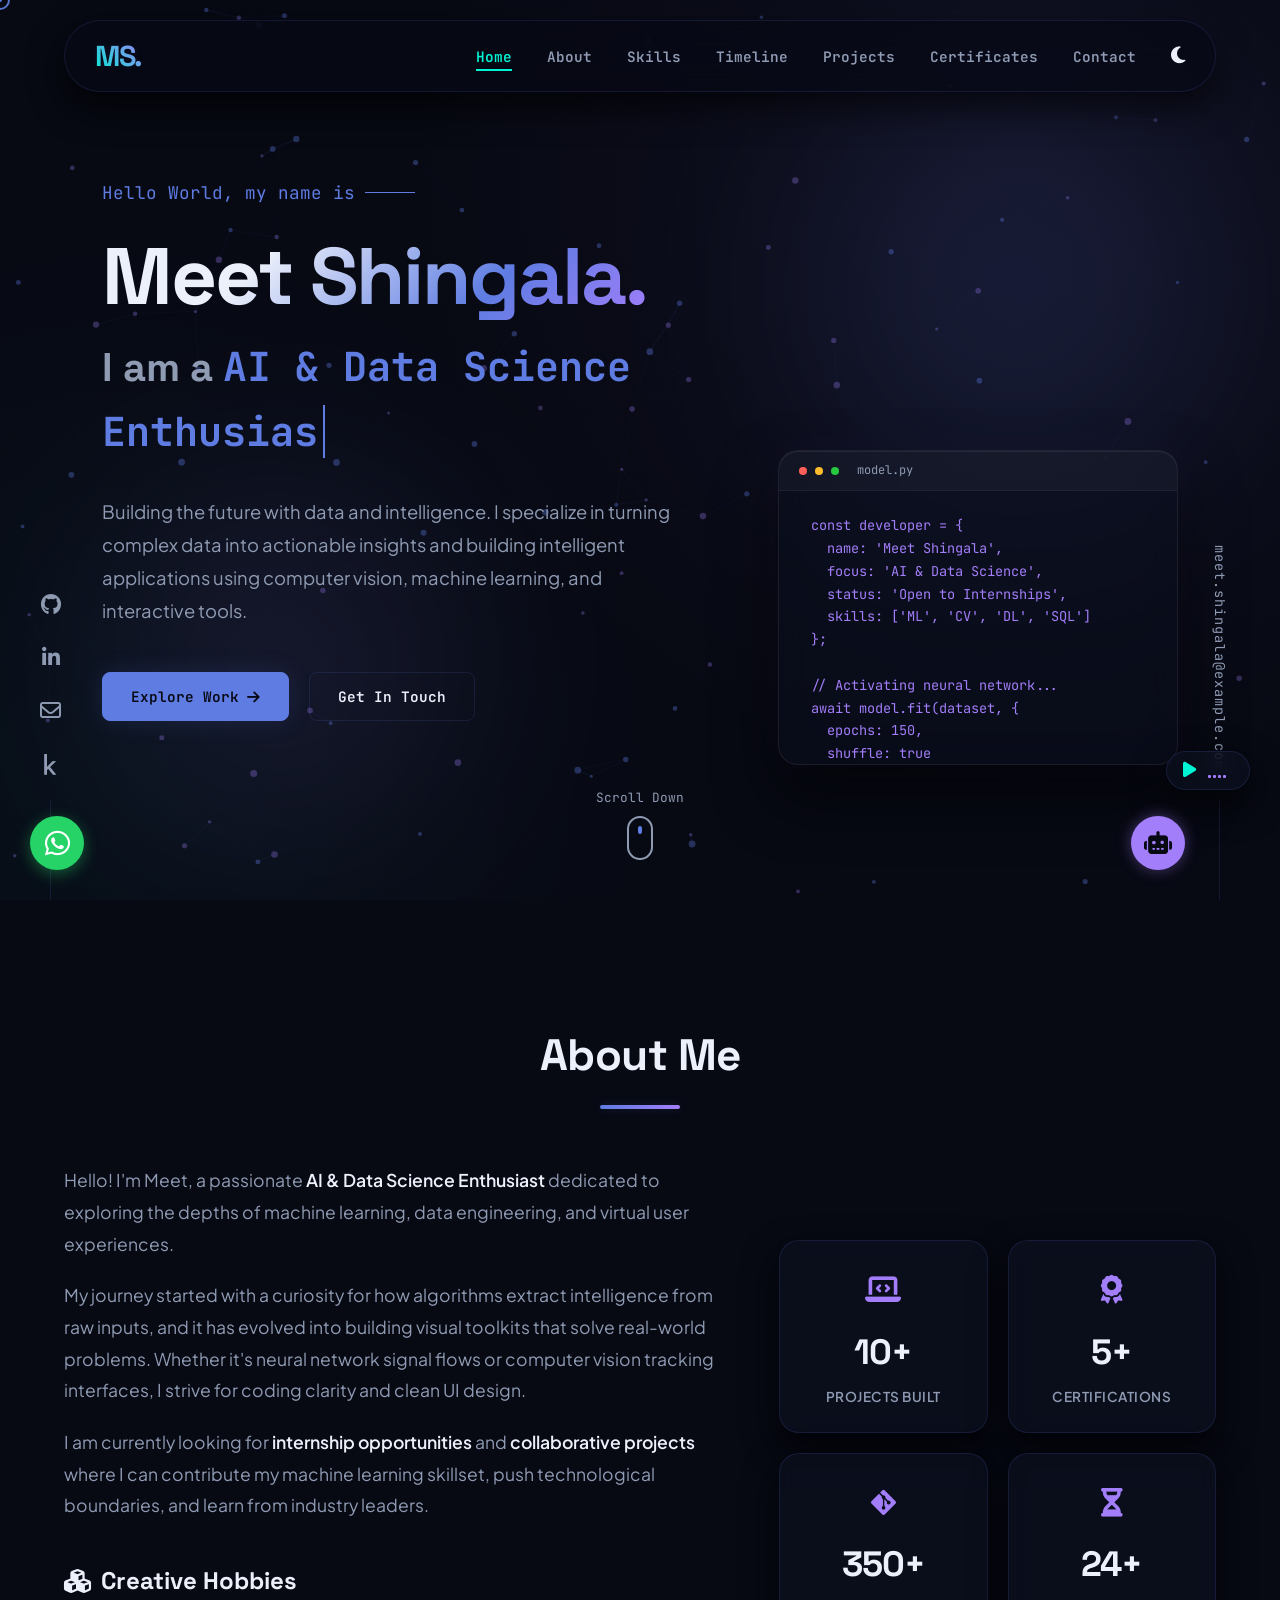
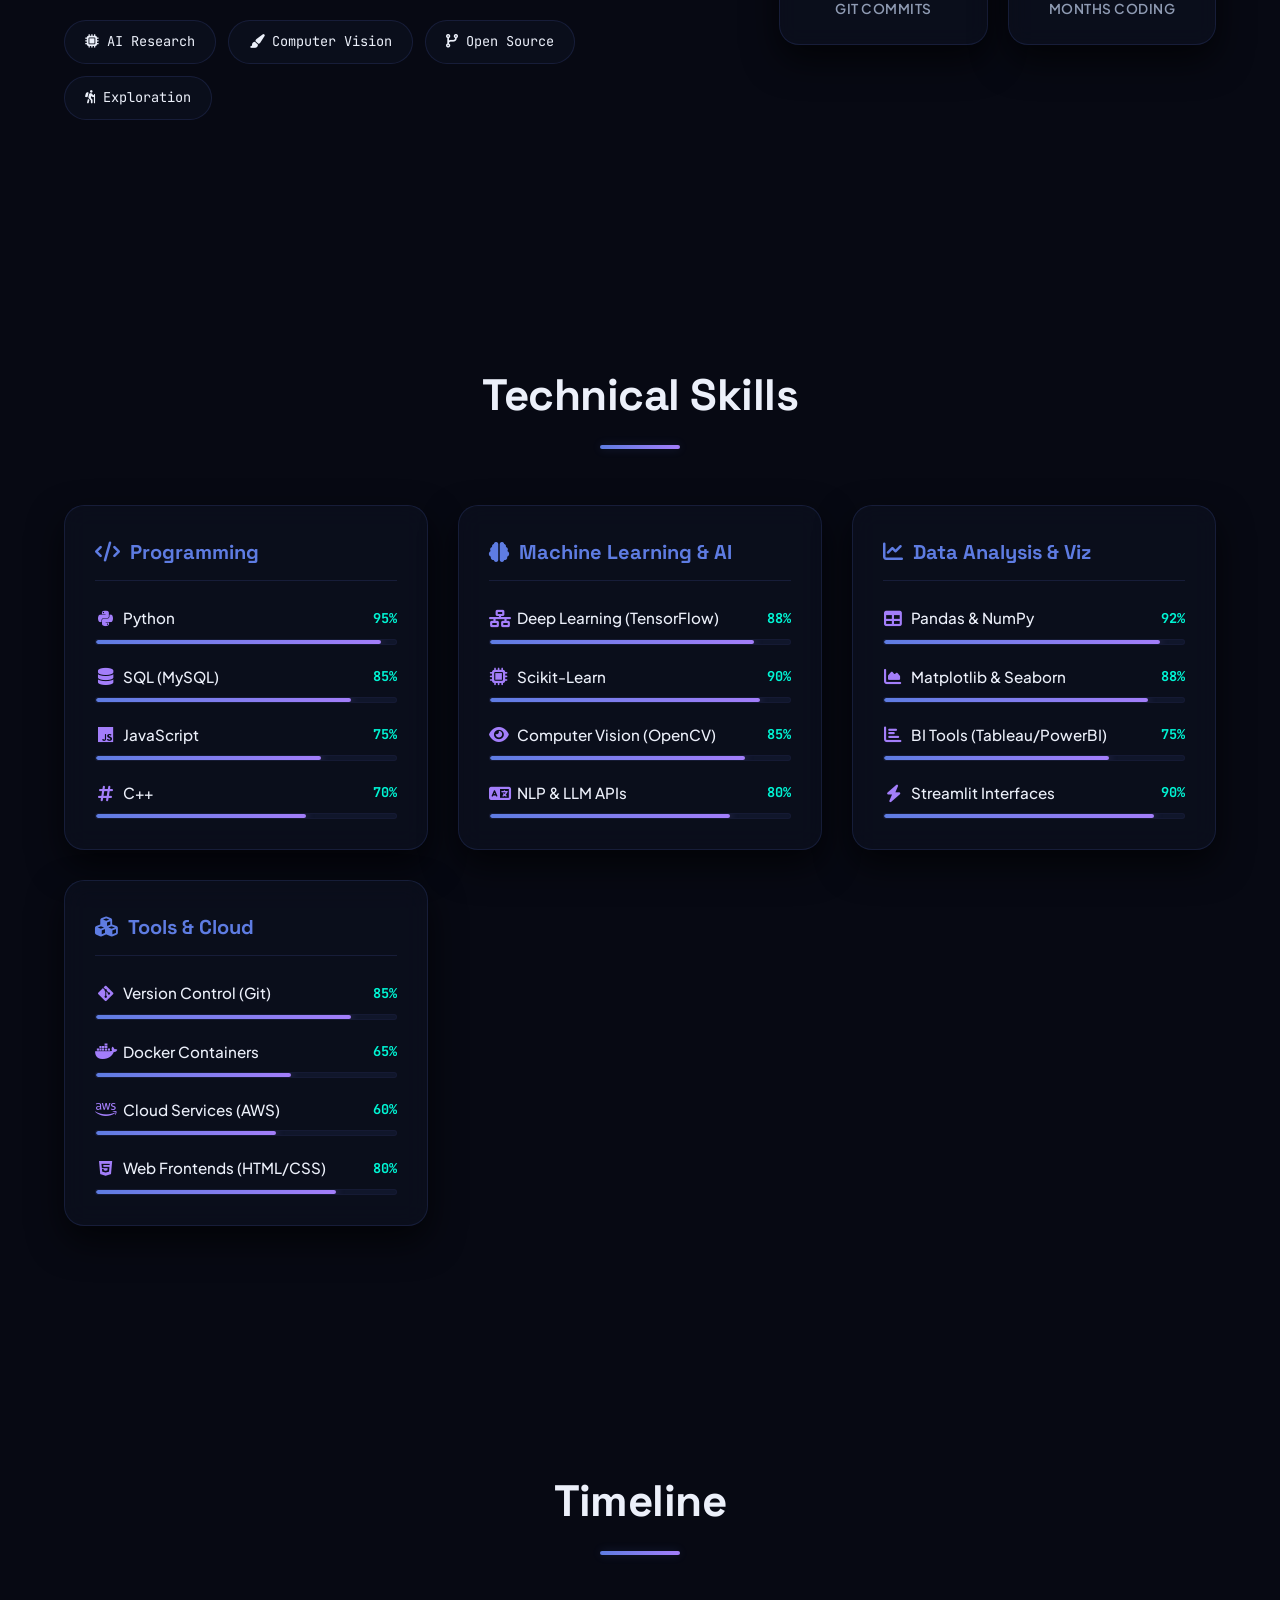
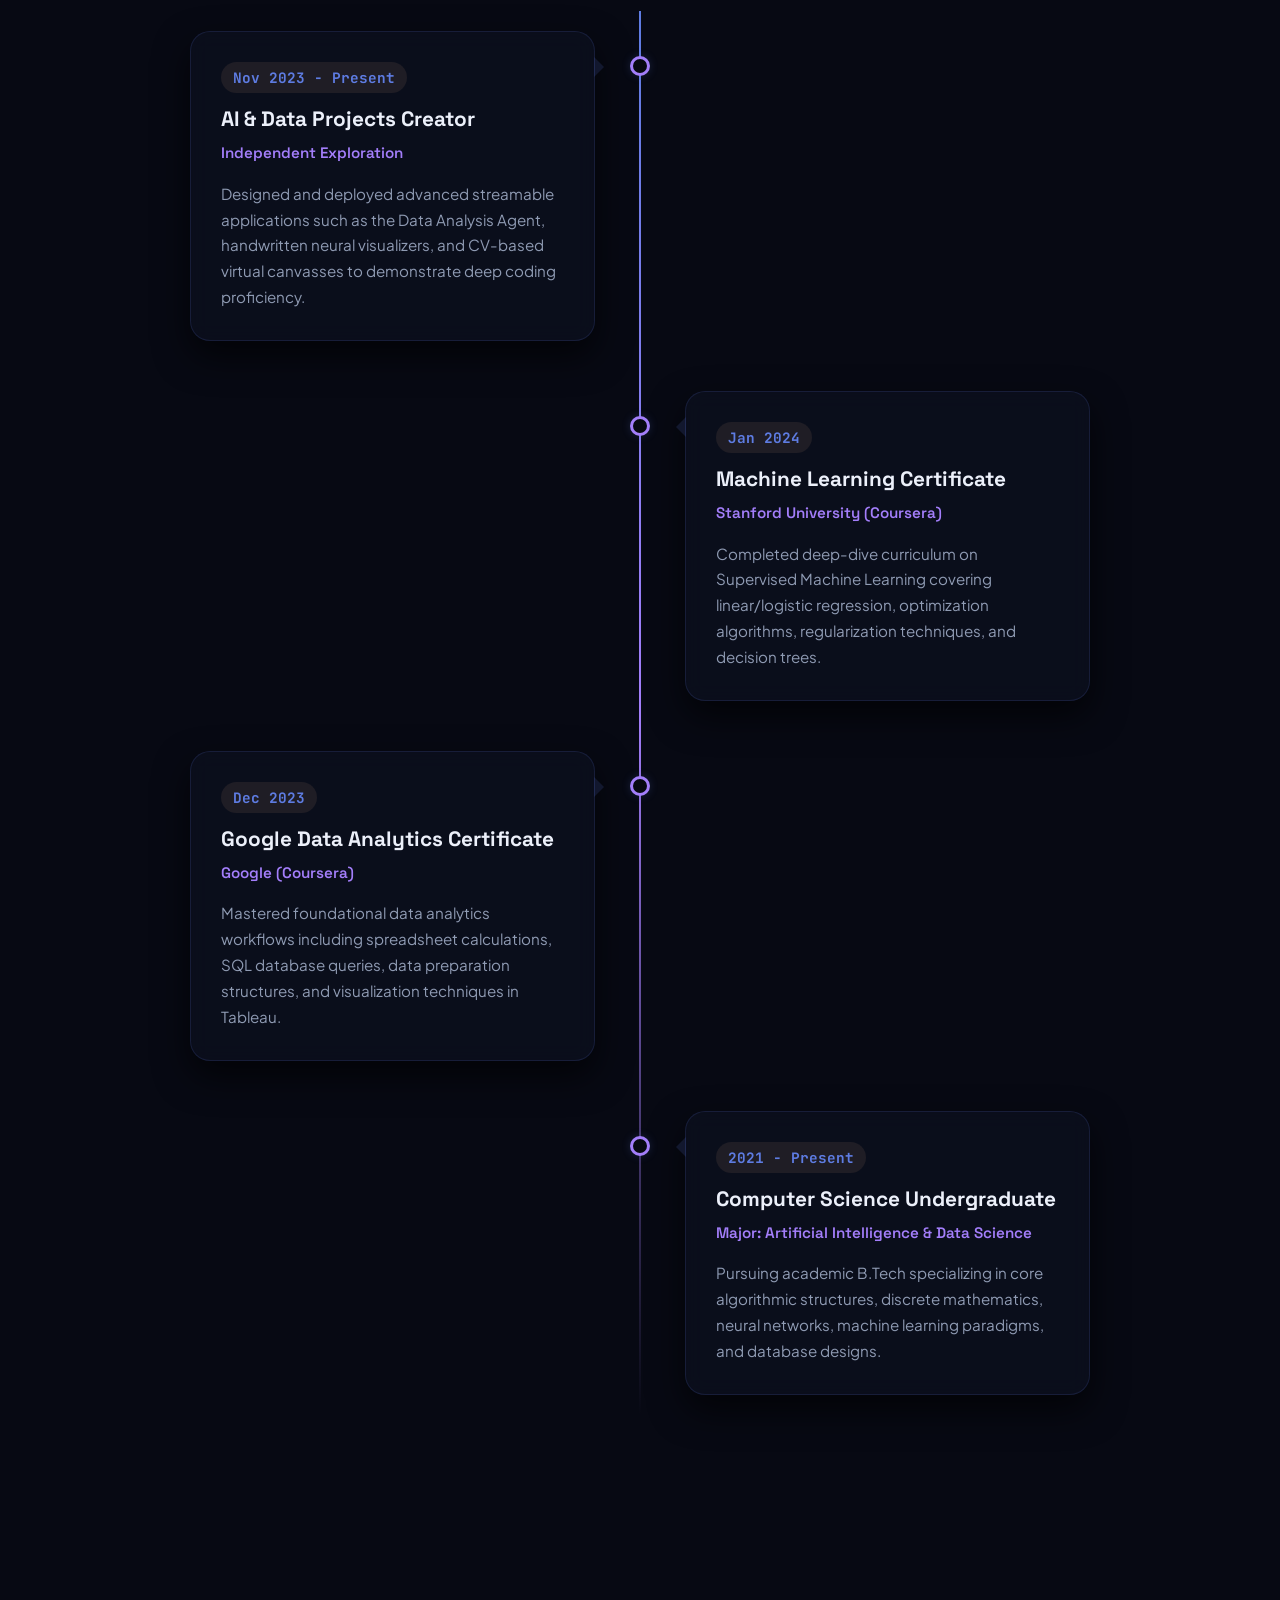
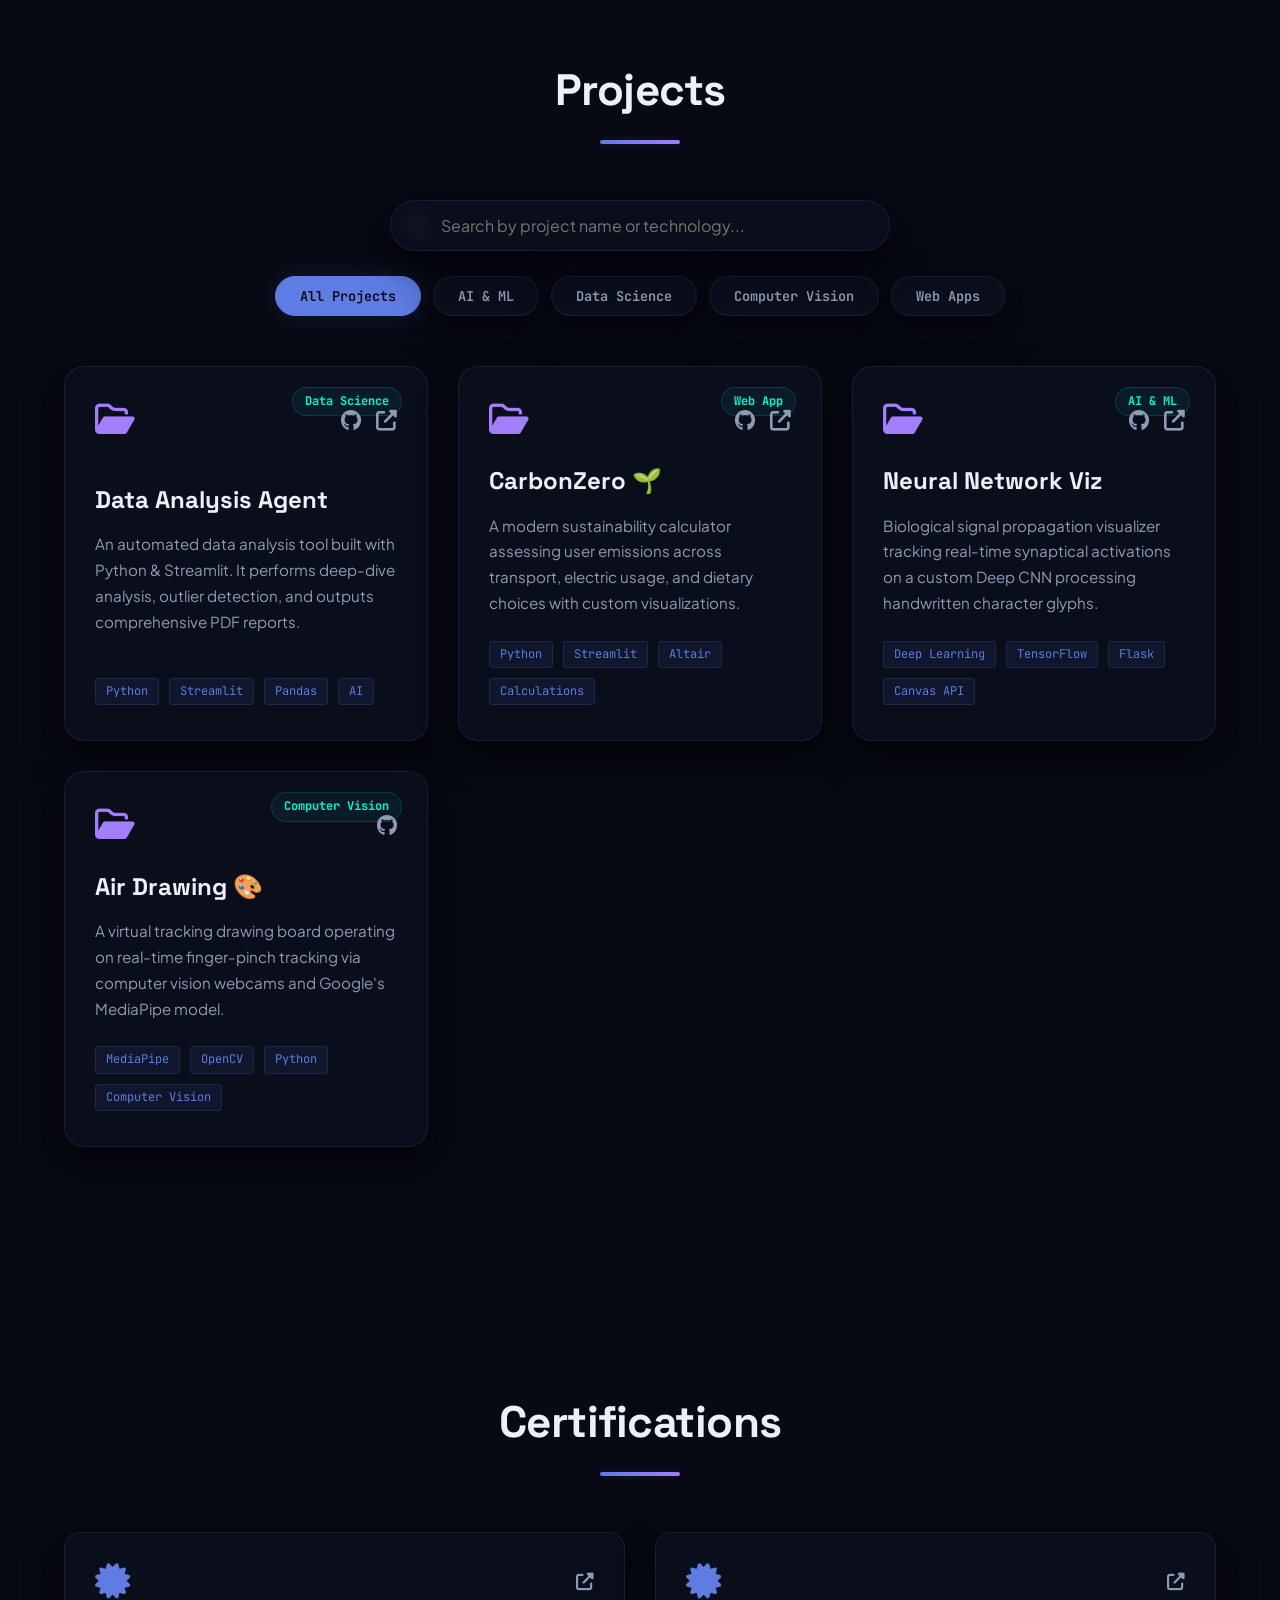
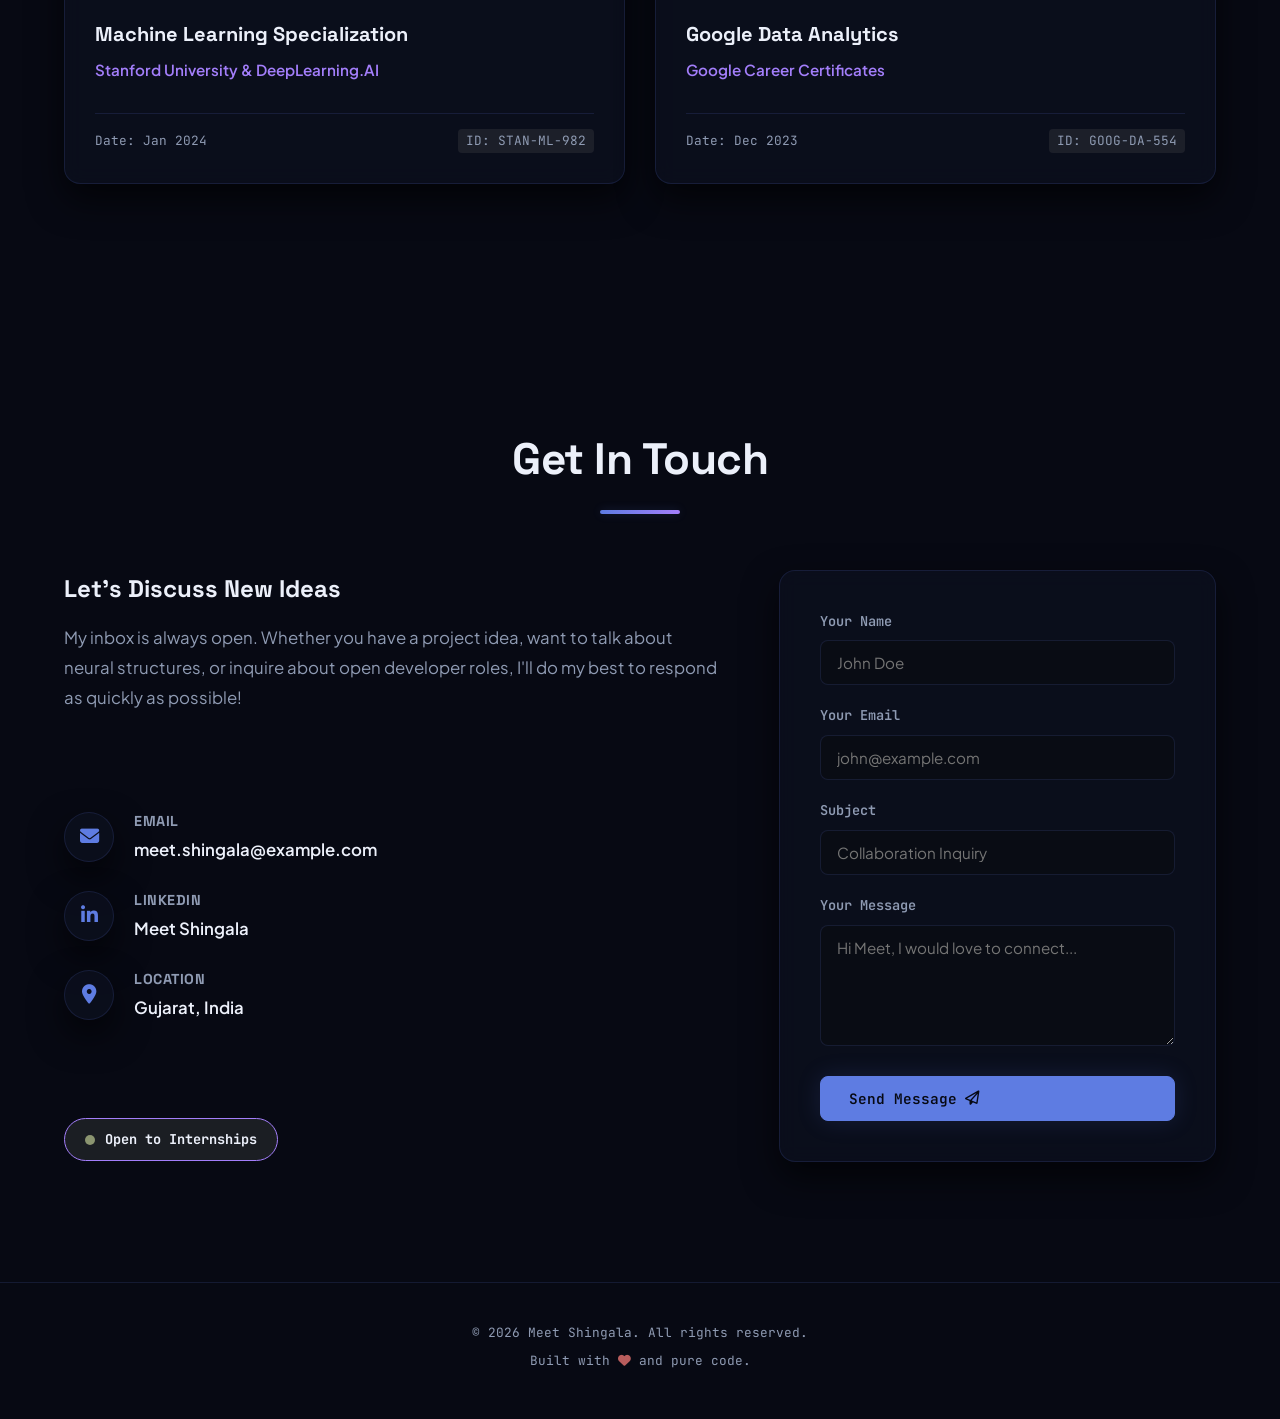
==== commit 10071df9: "Refine hero IDE widget layout, fix cache issues, and replace remaining hardcoded colors" ====
--- a/index.html
+++ b/index.html
@@ -9,7 +9,7 @@
         content="Futuristic personal portfolio of Meet Shingala, an AI & Data Science enthusiast showcasing advanced machine learning, data engineering, and interactive web projects.">
     
     <!-- External Stylesheet -->
-    <link rel="stylesheet" href="styles.css">
+    <link rel="stylesheet" href="styles.css?v=2.0">
     
     <!-- Font Awesome for Icons -->
     <link rel="stylesheet" href="https://cdnjs.cloudflare.com/ajax/libs/font-awesome/6.4.0/css/all.min.css">
@@ -93,6 +93,30 @@
                 <div class="cta-buttons">
                     <a href="#projects" class="btn btn-primary">Explore Work <i class="fas fa-arrow-right"></i></a>
                     <a href="#contact" class="btn btn-outline">Get In Touch</a>
+                </div>
+            </div>
+
+            <!-- Floating Simulated IDE Window -->
+            <div class="hero-ide">
+                <div class="ide-header">
+                    <span class="dot red"></span>
+                    <span class="dot yellow"></span>
+                    <span class="dot green"></span>
+                    <span class="file-name">model.py</span>
+                </div>
+                <div class="ide-body">
+                    <pre><code>const developer = {
+  name: 'Meet Shingala',
+  focus: 'AI & Data Science',
+  status: 'Open to Internships',
+  skills: ['ML', 'CV', 'DL', 'SQL']
+};
+
+// Activating neural network...
+await model.fit(dataset, {
+  epochs: 150,
+  shuffle: true
+});</code></pre>
                 </div>
             </div>
 
--- a/styles.css
+++ b/styles.css
@@ -4,30 +4,30 @@
    ========================================================================== */
 
 /* Import Google Fonts */
-@import url('https://fonts.googleapis.com/css2?family=Space+Grotesk:wght@400;500;600;700;900&family=Inter:wght@300;400;500;600;700;800&family=JetBrains+Mono:wght@400;500;700&display=swap');
-
-/* Color Variables - Golden Summer Fields Theme */
+@import url('https://fonts.googleapis.com/css2?family=Space+Grotesk:wght@400;500;600;700;900&family=Plus+Jakarta+Sans:wght@300;400;500;600;700;800&family=JetBrains+Mono:wght@400;500;700&display=swap');
+
+/* Color Variables - Cosmic Teal & Violet Aurora Theme */
 :root {
-    /* Dark Mode (Default) */
-    --bg-color: #0c0e0b;
-    --card-bg: rgba(20, 24, 18, 0.7);
-    --border-color: rgba(212, 163, 115, 0.15);
-    --border-hover: rgba(212, 163, 115, 0.35);
-    --text-primary: #FAF7E8;
-    --text-muted: #959982;
-    --accent-primary: #D4A373;   /* Golden Brown */
-    --accent-secondary: #CCD5AE; /* Sage Green */
-    --accent-tertiary: #E9EDC9;  /* Light Cream Green */
-    --accent-quad: #FAEDCD;      /* Sand Beige */
-    --accent-glow: rgba(212, 163, 115, 0.25);
-    --accent-glow-strong: rgba(212, 163, 115, 0.45);
-    --nav-bg: rgba(12, 14, 11, 0.85);
-    --shadow-main: 0 10px 30px rgba(0, 0, 0, 0.5);
-    --shadow-glow: 0 0 20px rgba(212, 163, 115, 0.2);
+    /* Dark Mode (Default Cosmic) */
+    --bg-color: #070913;
+    --card-bg: rgba(13, 17, 33, 0.65);
+    --border-color: rgba(94, 124, 226, 0.15);
+    --border-hover: rgba(163, 126, 250, 0.4);
+    --text-primary: #ECF0FA;
+    --text-muted: #8F9BB3;
+    --accent-primary: #5E7CE2;   /* Cosmic Blue */
+    --accent-secondary: #A37EFA; /* Neon Violet */
+    --accent-tertiary: #00F5D4;  /* Neon Mint/Teal */
+    --accent-quad: #FF5E7E;      /* Soft Coral Red */
+    --accent-glow: rgba(94, 124, 226, 0.2);
+    --accent-glow-strong: rgba(163, 126, 250, 0.4);
+    --nav-bg: rgba(7, 9, 19, 0.75);
+    --shadow-main: 0 15px 35px rgba(0, 0, 0, 0.65);
+    --shadow-glow: 0 0 25px rgba(94, 124, 226, 0.15);
     
     /* Font Families */
     --font-heading: 'Space Grotesk', sans-serif;
-    --font-body: 'Inter', sans-serif;
+    --font-body: 'Plus Jakarta Sans', sans-serif;
     --font-mono: 'JetBrains Mono', monospace;
     
     --transition-fast: 0.2s ease;
@@ -36,22 +36,22 @@
 }
 
 [data-theme="light"] {
-    /* Light Mode */
-    --bg-color: #FAF8F2;
-    --card-bg: rgba(240, 237, 222, 0.75);
-    --border-color: rgba(196, 140, 84, 0.25);
-    --border-hover: rgba(196, 140, 84, 0.5);
-    --text-primary: #2A2720;
-    --text-muted: #706C62;
-    --accent-primary: #C48C54;   /* Warm Gold */
-    --accent-secondary: #7A855E; /* Deep Sage */
-    --accent-tertiary: #B8C09E;  
-    --accent-quad: #EADCB8; 
-    --accent-glow: rgba(196, 140, 84, 0.15);
-    --accent-glow-strong: rgba(196, 140, 84, 0.3);
-    --nav-bg: rgba(250, 248, 242, 0.85);
-    --shadow-main: 0 10px 30px rgba(196, 140, 84, 0.1);
-    --shadow-glow: 0 0 15px rgba(196, 140, 84, 0.15);
+    /* Light Mode (Clean Slate) */
+    --bg-color: #F5F7FB;
+    --card-bg: rgba(255, 255, 255, 0.75);
+    --border-color: rgba(67, 97, 238, 0.12);
+    --border-hover: rgba(114, 9, 183, 0.3);
+    --text-primary: #1E2229;
+    --text-muted: #5E6675;
+    --accent-primary: #4361EE;   /* Royal Blue */
+    --accent-secondary: #7209B7; /* Royal Purple */
+    --accent-tertiary: #4CC9F0;  /* Cyan */
+    --accent-quad: #F72585;      /* Hot Pink */
+    --accent-glow: rgba(67, 97, 238, 0.1);
+    --accent-glow-strong: rgba(114, 9, 183, 0.25);
+    --nav-bg: rgba(245, 247, 251, 0.8);
+    --shadow-main: 0 15px 35px rgba(67, 97, 238, 0.06);
+    --shadow-glow: 0 0 20px rgba(67, 97, 238, 0.08);
 }
 
 /* ==========================================================================
@@ -146,8 +146,8 @@
 .custom-cursor.hovered {
     width: 45px;
     height: 45px;
-    background-color: rgba(212, 163, 115, 0.15);
-    border-color: var(--accent-primary);
+    background-color: rgba(163, 126, 250, 0.15);
+    border-color: var(--accent-secondary);
 }
 
 /* ==========================================================================
@@ -218,11 +218,11 @@
 }
 
 .btn-outline:hover {
-    border-color: var(--accent-primary);
-    color: var(--accent-primary);
+    border-color: var(--accent-secondary);
+    color: var(--accent-secondary);
     transform: translateY(-3px);
     box-shadow: var(--shadow-glow);
-    background-color: rgba(212, 163, 115, 0.05);
+    background-color: rgba(163, 126, 250, 0.05);
 }
 
 /* ==========================================================================
@@ -231,26 +231,38 @@
 #header {
     position: fixed;
     width: 100%;
-    top: 0;
+    top: 20px;
+    left: 0;
+    right: 0;
+    display: flex;
+    justify-content: center;
     z-index: 1000;
+    pointer-events: none;
     transition: all var(--transition-normal);
 }
 
 .navbar {
+    width: 90%;
+    max-width: 1200px;
     display: flex;
     justify-content: space-between;
     align-items: center;
-    padding: 20px 8%;
+    padding: 12px 30px;
     background-color: var(--nav-bg);
     box-shadow: var(--shadow-main);
-    backdrop-filter: blur(12px) saturate(1.2);
-    border-bottom: 1px solid var(--border-color);
+    backdrop-filter: blur(20px) saturate(1.5);
+    border: 1px solid var(--border-color);
+    border-radius: 50px;
+    pointer-events: auto;
     transition: all var(--transition-normal);
 }
 
 .navbar.scrolled {
-    padding: 12px 8%;
-    background-color: var(--bg-color);
+    width: 85%;
+    padding: 10px 24px;
+    background-color: rgba(7, 9, 19, 0.9);
+    border-color: var(--border-hover);
+    box-shadow: 0 15px 30px rgba(0, 0, 0, 0.4);
 }
 
 .logo a {
@@ -259,11 +271,11 @@
     color: var(--accent-primary);
     font-family: var(--font-heading);
     letter-spacing: -1.5px;
-    background: linear-gradient(45deg, var(--accent-primary), var(--accent-secondary));
+    background: linear-gradient(45deg, var(--accent-tertiary), var(--accent-secondary));
     -webkit-background-clip: text;
     -webkit-text-fill-color: transparent;
     background-clip: text;
-    text-shadow: 0 0 10px rgba(212, 163, 115, 0.1);
+    text-shadow: 0 0 10px rgba(94, 124, 226, 0.1);
 }
 
 .nav-links {
@@ -283,7 +295,7 @@
 }
 
 .nav-links a:hover, .nav-links a.active {
-    color: var(--accent-primary);
+    color: var(--accent-tertiary);
 }
 
 .nav-links a::after {
@@ -293,7 +305,7 @@
     left: 0;
     width: 100%;
     height: 2px;
-    background-color: var(--accent-primary);
+    background-color: var(--accent-tertiary);
     transform: scaleX(0);
     transform-origin: right;
     transition: transform var(--transition-normal);
@@ -360,6 +372,8 @@
     padding: 0 8%;
     position: relative;
     overflow: hidden;
+    background: radial-gradient(circle at 80% 20%, rgba(163, 126, 250, 0.05) 0%, transparent 50%),
+                radial-gradient(circle at 10% 85%, rgba(0, 245, 212, 0.03) 0%, transparent 40%);
 }
 
 #particles {
@@ -369,6 +383,90 @@
     width: 100%;
     height: 100%;
     z-index: 0;
+}
+
+/* Floating Glass IDE on Hero Right */
+.hero-ide {
+    background: rgba(13, 17, 33, 0.45);
+    backdrop-filter: blur(15px);
+    border: 1px solid rgba(255, 255, 255, 0.07);
+    border-radius: 20px;
+    position: absolute;
+    right: 8%;
+    width: 400px;
+    height: 315px;
+    box-shadow: 0 30px 60px rgba(0,0,0,0.55), 
+                inset 0 1px 0 rgba(255,255,255,0.08), 
+                0 0 40px rgba(163, 126, 250, 0.05);
+    z-index: 1;
+    display: none;
+    animation: floatCard 6s ease-in-out infinite;
+    box-sizing: border-box;
+    overflow: hidden;
+}
+
+.ide-header {
+    background: rgba(255, 255, 255, 0.03);
+    border-bottom: 1px solid rgba(255, 255, 255, 0.05);
+    padding: 10px 20px;
+    display: flex;
+    align-items: center;
+    gap: 8px;
+}
+
+.ide-header .dot {
+    width: 8px;
+    height: 8px;
+    border-radius: 50%;
+    display: inline-block;
+}
+
+.ide-header .dot.red { background-color: #ff5f56; }
+.ide-header .dot.yellow { background-color: #ffbd2e; }
+.ide-header .dot.green { background-color: #27c93f; }
+
+.ide-header .file-name {
+    font-family: var(--font-mono);
+    color: #8F9BB3;
+    font-size: 0.75rem;
+    margin-left: 10px;
+}
+
+.ide-body {
+    padding: 1.5rem 2rem;
+    box-sizing: border-box;
+}
+
+.ide-body pre {
+    margin: 0;
+    white-space: pre-wrap;
+    background: none;
+    border: none;
+    padding: 0;
+}
+
+.ide-body code {
+    font-family: var(--font-mono);
+    color: #A37EFA;
+    font-size: 0.85rem;
+    background: none !important;
+    border: none !important;
+    padding: 0 !important;
+}
+
+@keyframes floatCard {
+    0%, 100% { transform: translateY(-50%) rotate(0deg); }
+    50% { transform: translateY(-54%) rotate(1.5deg); }
+}
+
+@media (min-width: 1024px) {
+    .hero-ide {
+        display: block;
+        top: 50%;
+    }
+    .hero-content {
+        max-width: 55%;
+    }
 }
 
 .hero-bg-orbs {
@@ -412,8 +510,6 @@
 }
 
 .hero-content {
-    max-width: 900px;
-    width: 100%;
     z-index: 2;
     position: relative;
 }
@@ -656,7 +752,7 @@
     background: var(--card-bg);
     border: 1px solid var(--border-color);
     padding: 24px 20px;
-    border-radius: 12px;
+    border-radius: 20px;
     text-align: center;
     box-shadow: var(--shadow-main);
     backdrop-filter: blur(10px);
@@ -665,15 +761,31 @@
     overflow: hidden;
 }
 
+.stat-card::after {
+    content: '';
+    position: absolute;
+    top: 0;
+    left: 0;
+    width: 100%;
+    height: 100%;
+    background: linear-gradient(135deg, rgba(163, 126, 250, 0.05) 0%, transparent 100%);
+    opacity: 0;
+    transition: opacity var(--transition-normal);
+}
+
+.stat-card:hover::after {
+    opacity: 1;
+}
+
 .stat-card:hover {
-    border-color: var(--accent-primary);
+    border-color: var(--border-hover);
     transform: translateY(-5px);
     box-shadow: var(--shadow-glow);
 }
 
 .stat-icon {
     font-size: 1.8rem;
-    color: var(--accent-primary);
+    color: var(--accent-secondary);
     margin-bottom: 12px;
 }
 
@@ -726,9 +838,10 @@
 }
 
 .hobbies-card:hover {
-    border-color: var(--accent-secondary);
-    background-color: rgba(204, 213, 174, 0.08);
-    transform: scale(1.05);
+    border-color: var(--accent-tertiary);
+    background-color: rgba(0, 245, 212, 0.05);
+    transform: scale(1.05) translateY(-2px);
+    box-shadow: 0 5px 15px rgba(0, 245, 212, 0.1);
 }
 
 /* ==========================================================================
@@ -744,21 +857,23 @@
     background: var(--card-bg);
     border: 1px solid var(--border-color);
     padding: 30px;
-    border-radius: 16px;
+    border-radius: 20px;
     box-shadow: var(--shadow-main);
-    backdrop-filter: blur(10px);
+    backdrop-filter: blur(12px);
     transition: all var(--transition-normal);
 }
 
 .skill-category:hover {
     border-color: var(--border-hover);
     box-shadow: var(--shadow-glow);
+    transform: translateY(-5px);
 }
 
 .skill-category-title {
     font-size: 1.25rem;
     color: var(--accent-primary);
-    font-family: var(--font-mono);
+    font-family: var(--font-heading);
+    font-weight: 700;
     margin-bottom: 25px;
     display: flex;
     align-items: center;
@@ -802,27 +917,27 @@
 
 .skill-percentage {
     font-family: var(--font-mono);
-    color: var(--accent-primary);
+    color: var(--accent-tertiary);
     font-size: 0.85rem;
     font-weight: bold;
 }
 
 .progress-track {
     width: 100%;
-    height: 8px;
-    background-color: rgba(233, 237, 201, 0.1);
-    border-radius: 4px;
+    height: 6px;
+    background-color: rgba(94, 124, 226, 0.08);
+    border-radius: 10px;
     overflow: hidden;
     position: relative;
-    border: 1px solid rgba(233, 237, 201, 0.05);
+    border: 1px solid rgba(94, 124, 226, 0.05);
 }
 
 .progress-fill {
     height: 100%;
-    width: 0%; /* Animated via JavaScript */
+    width: 0%;
     background: linear-gradient(90deg, var(--accent-primary), var(--accent-secondary));
-    border-radius: 4px;
-    box-shadow: 0 0 5px var(--accent-primary);
+    border-radius: 10px;
+    box-shadow: 0 0 10px var(--accent-glow-strong);
     transition: width 1.5s cubic-bezier(0.1, 1, 0.1, 1);
 }
 
@@ -862,7 +977,7 @@
     width: 20px;
     height: 20px;
     background-color: var(--bg-color);
-    border: 3px solid var(--accent-primary);
+    border: 3px solid var(--accent-secondary);
     border-radius: 50%;
     position: absolute;
     top: 25px;
@@ -874,7 +989,7 @@
 }
 
 .timeline-item:hover .timeline-dot {
-    background-color: var(--accent-primary);
+    background-color: var(--accent-secondary);
     transform: translateX(-50%) scale(1.3);
     box-shadow: 0 0 15px var(--accent-glow-strong);
 }
@@ -884,7 +999,7 @@
     padding: 30px;
     background: var(--card-bg);
     border: 1px solid var(--border-color);
-    border-radius: 16px;
+    border-radius: 20px;
     position: relative;
     box-shadow: var(--shadow-main);
     backdrop-filter: blur(10px);
@@ -1049,21 +1164,22 @@
     background: var(--card-bg);
     border: 1px solid var(--border-color);
     padding: 35px 30px;
-    border-radius: 16px;
+    border-radius: 20px;
     box-shadow: var(--shadow-main);
-    backdrop-filter: blur(10px);
+    backdrop-filter: blur(12px);
     display: flex;
     flex-direction: column;
     justify-content: space-between;
     height: 100%;
     position: relative;
     overflow: hidden;
-    transform-style: preserve-3d;
     transition: transform var(--transition-fast), border-color var(--transition-fast), box-shadow var(--transition-fast);
 }
 
 .project-card:hover {
-    border-color: var(--accent-primary);
+    border-color: var(--border-hover);
+    transform: translateY(-5px);
+    box-shadow: var(--shadow-glow);
 }
 
 /* Category indicator pill */
@@ -1073,8 +1189,9 @@
     right: 25px;
     font-family: var(--font-mono);
     font-size: 0.75rem;
-    color: var(--accent-secondary);
-    background-color: rgba(204, 213, 174, 0.1);
+    color: var(--accent-tertiary);
+    background: rgba(0, 245, 212, 0.06);
+    border: 1px solid rgba(0, 245, 212, 0.15);
     padding: 4px 12px;
     border-radius: 20px;
     font-weight: bold;
@@ -1089,7 +1206,7 @@
 
 .project-card-icon {
     font-size: 2.2rem;
-    color: var(--accent-primary);
+    color: var(--accent-secondary);
 }
 
 .project-card-links {
@@ -1105,7 +1222,7 @@
 }
 
 .project-card-links a:hover {
-    color: var(--accent-primary);
+    color: var(--accent-tertiary);
     transform: scale(1.15);
 }
 
@@ -1136,8 +1253,8 @@
     font-family: var(--font-mono);
     font-size: 0.75rem;
     color: var(--accent-primary);
-    background-color: rgba(212, 163, 115, 0.08);
-    border: 1px solid rgba(212, 163, 115, 0.2);
+    background-color: rgba(94, 124, 226, 0.08);
+    border: 1px solid rgba(94, 124, 226, 0.18);
     padding: 3px 10px;
     border-radius: 4px;
 }
@@ -1464,13 +1581,14 @@
 }
 
 .lofi-widget:hover {
-    border-color: var(--accent-primary);
+    border-color: var(--border-hover);
+    box-shadow: var(--shadow-glow);
 }
 
 .lofi-btn {
     background: none;
     border: none;
-    color: var(--accent-primary);
+    color: var(--accent-tertiary);
     font-size: 1.1rem;
     cursor: none;
     transition: transform var(--transition-fast);
@@ -1609,14 +1727,14 @@
 .chatbot-toggle-btn {
     width: 54px;
     height: 54px;
-    background-color: var(--accent-primary);
+    background-color: var(--accent-secondary);
     color: var(--bg-color);
     border-radius: 50%;
     display: flex;
     align-items: center;
     justify-content: center;
     font-size: 1.4rem;
-    box-shadow: var(--shadow-glow);
+    box-shadow: 0 0 15px var(--accent-glow-strong);
     transition: all var(--transition-normal);
     border: none;
     position: relative;
@@ -1652,7 +1770,7 @@
     opacity: 1;
     pointer-events: auto;
     transform: translateY(0) scale(1);
-    border-color: var(--accent-primary);
+    border-color: var(--accent-secondary);
     box-shadow: var(--shadow-glow);
 }
 
@@ -1675,14 +1793,14 @@
 .chat-header-avatar {
     width: 32px;
     height: 32px;
-    background-color: rgba(212, 163, 115, 0.1);
-    border: 1.5px solid var(--accent-primary);
+    background-color: rgba(163, 126, 250, 0.1);
+    border: 1.5px solid var(--accent-secondary);
     border-radius: 50%;
     display: flex;
     align-items: center;
     justify-content: center;
     font-size: 0.9rem;
-    color: var(--accent-primary);
+    color: var(--accent-secondary);
 }
 
 .chat-header-name {
